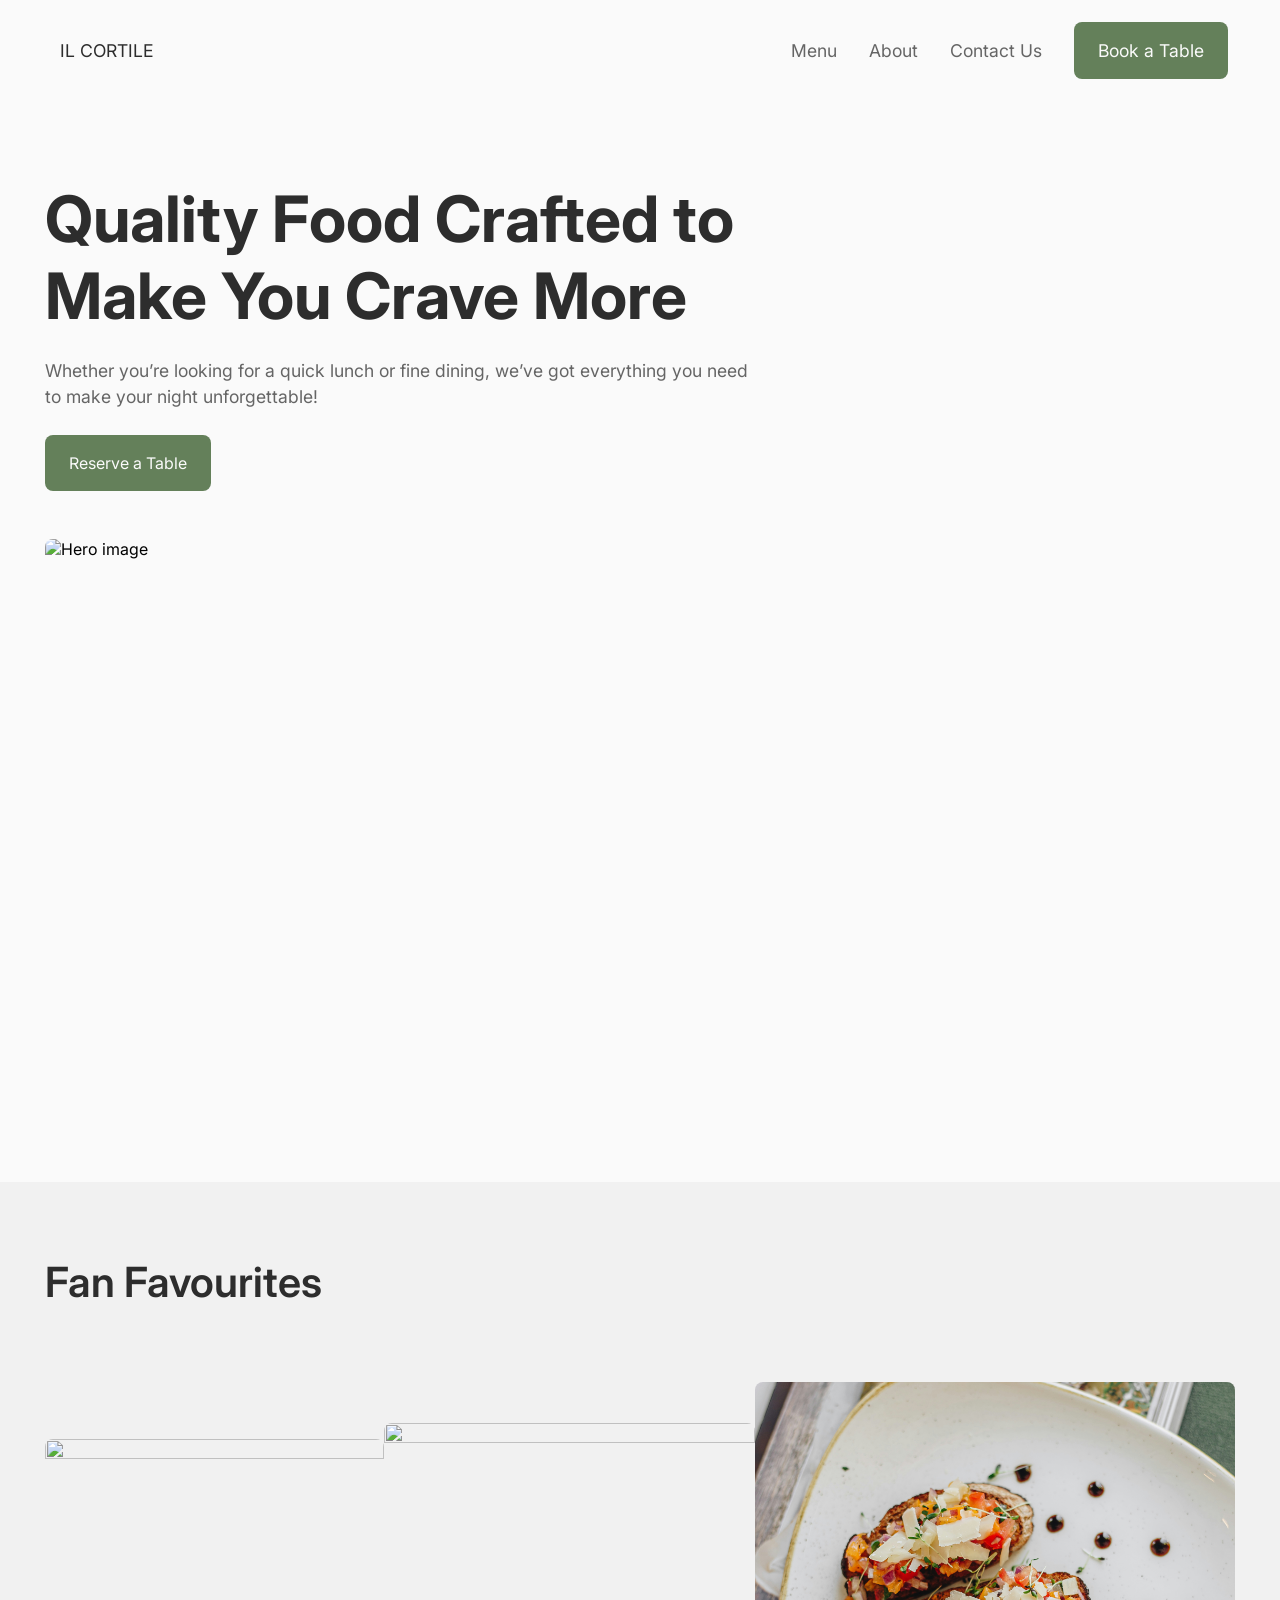
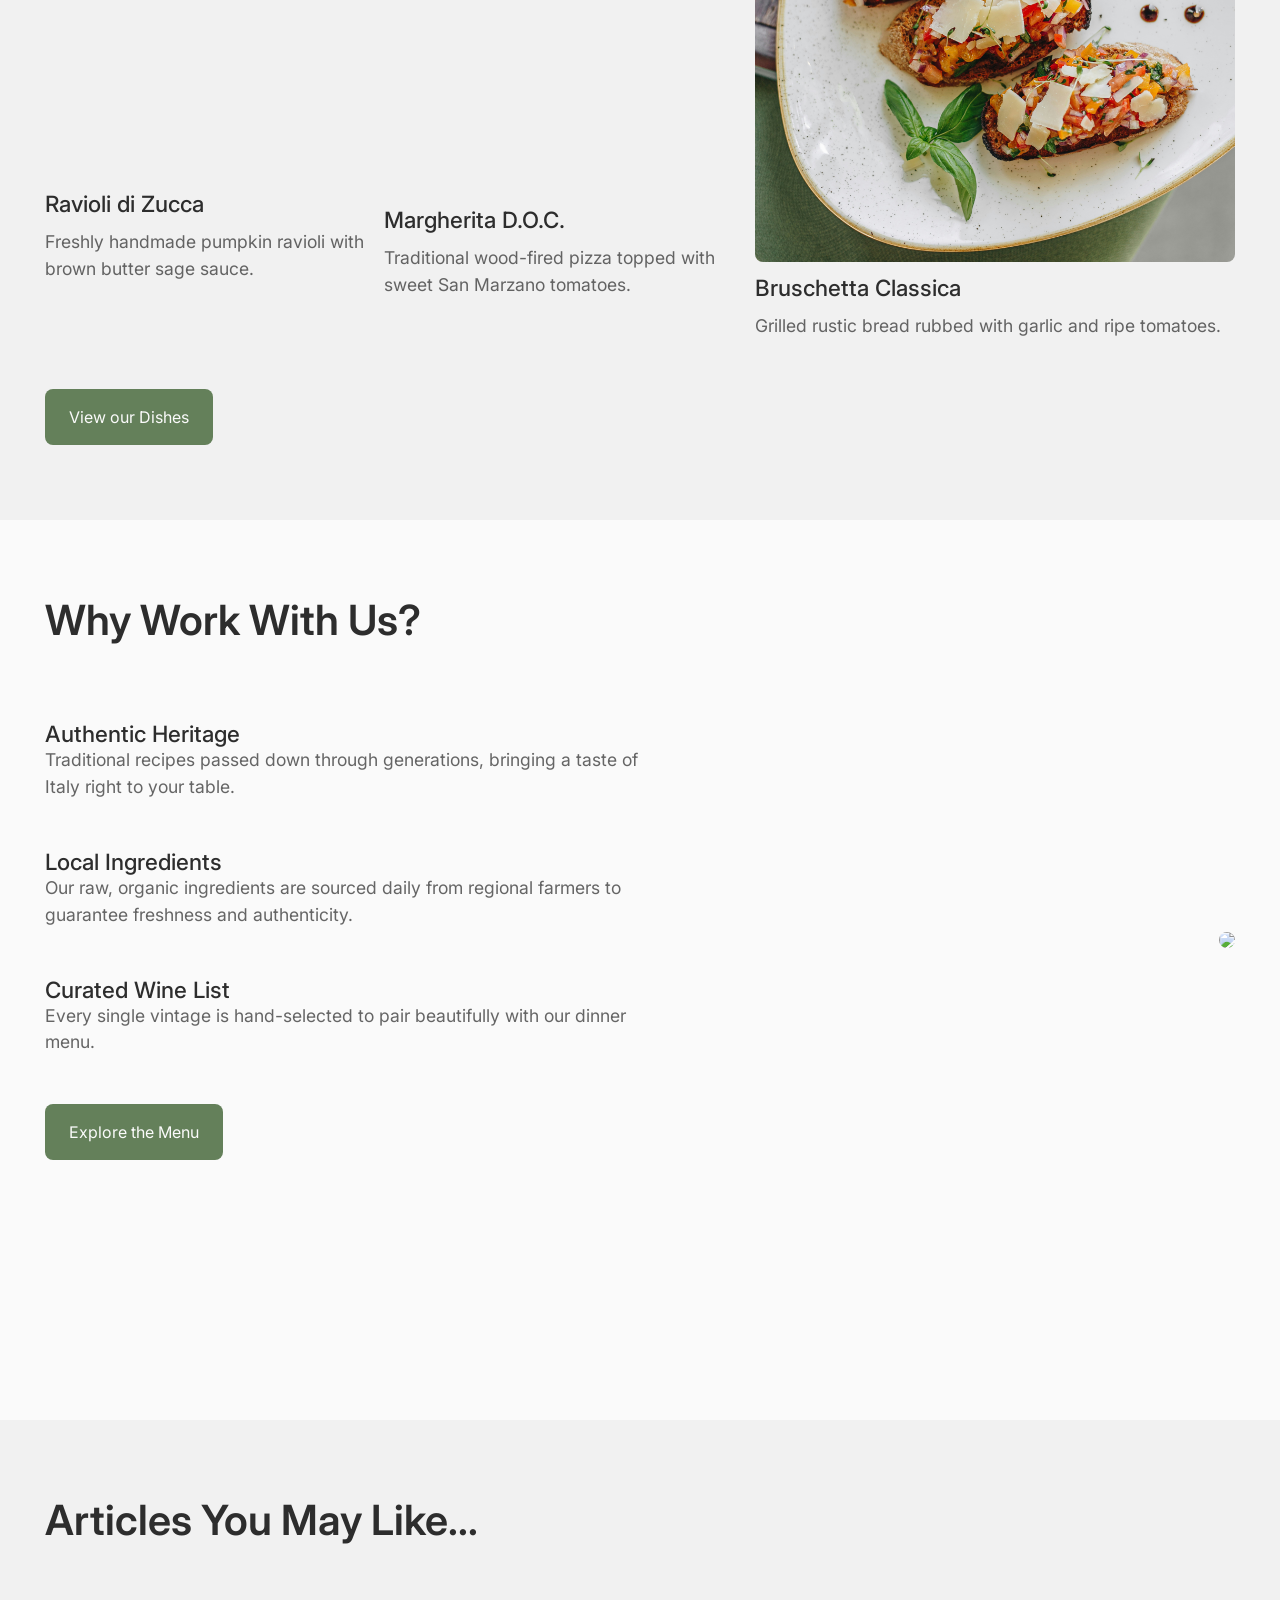
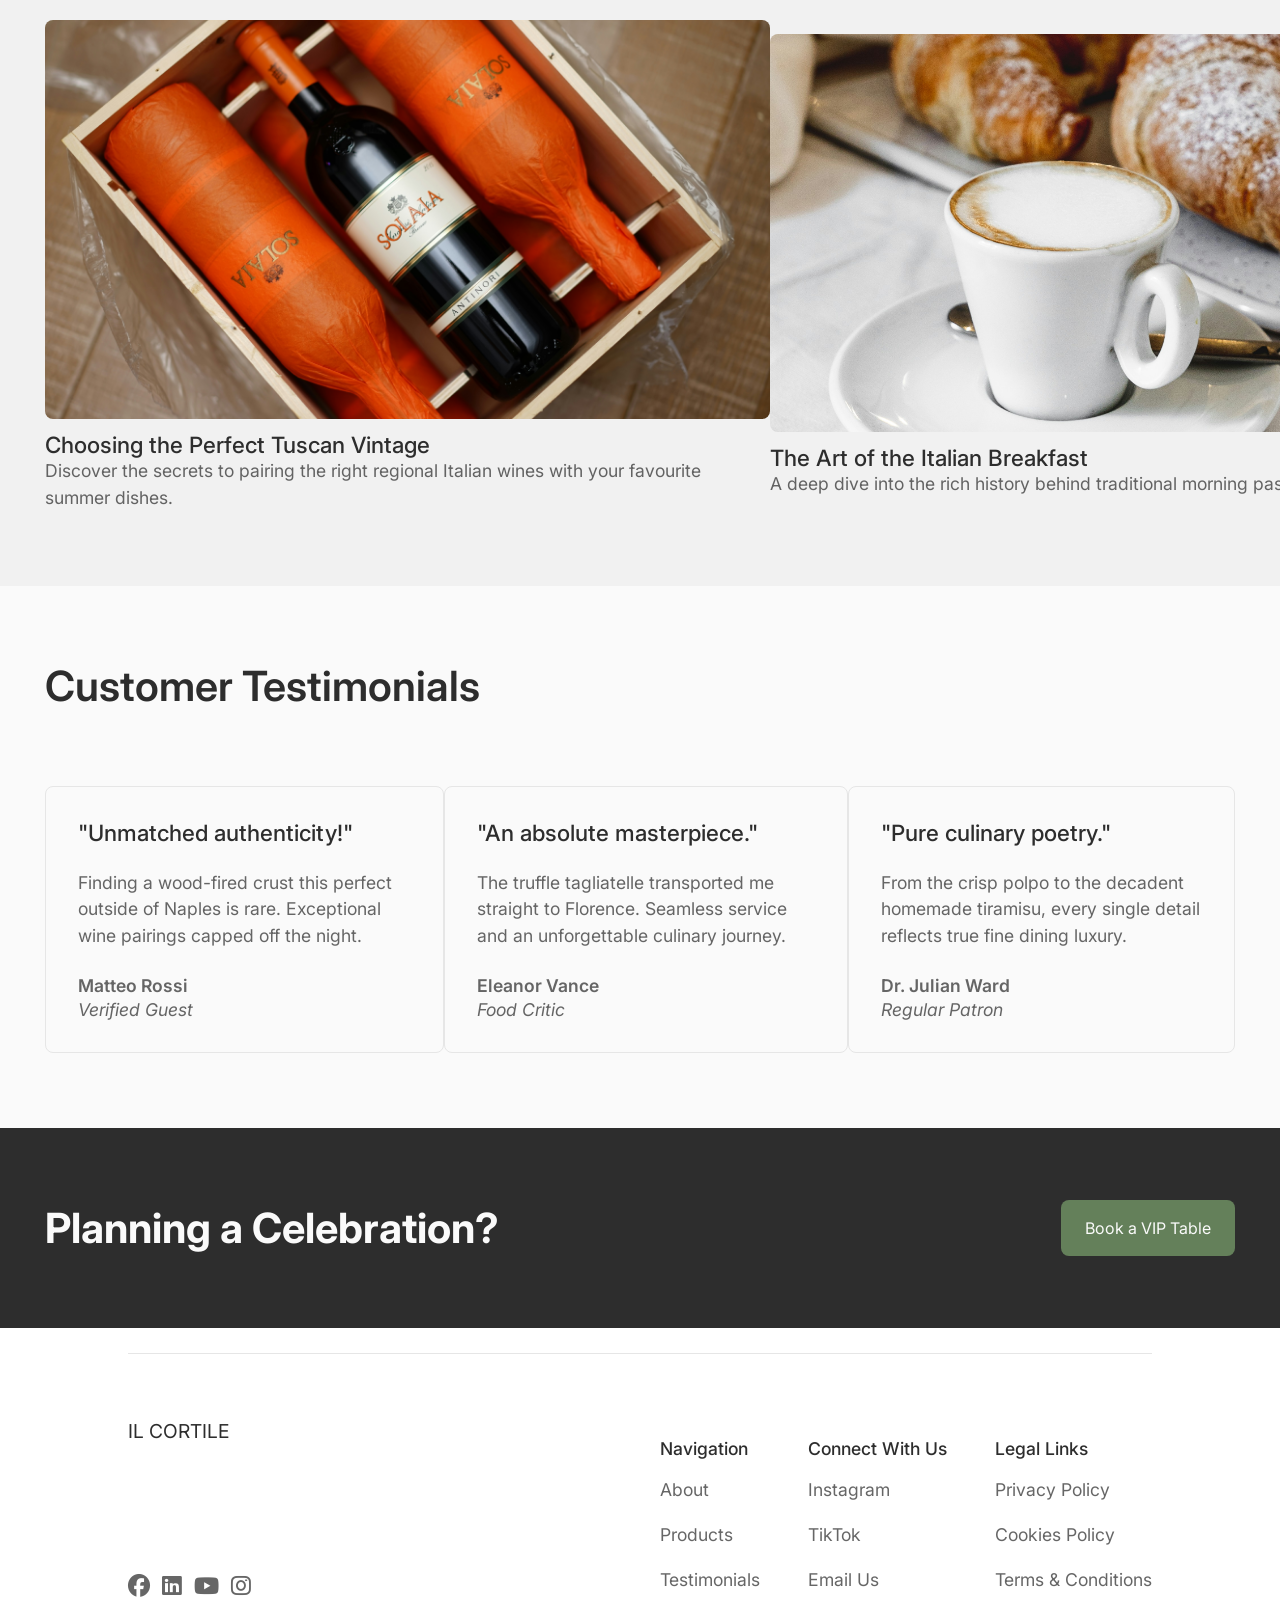
==== index.html @ aaf16b33 "Update index.html JavaScript snippet "article-two.html" to "article.html"" ====
<!DOCTYPE html>
<html lang="en">
<head>
    <meta charset="UTF-8">
    <meta name="viewport" content="width=device-width, initial-scale=1.0">
    <title>Il Cortile | Italian Restaurant & Fine Dining</title>

    <link rel="preconnect" href="https://fonts.googleapis.com">
    <link rel="preconnect" href="https://fonts.gstatic.com" crossorigin>
    <link href="https://fonts.googleapis.com/css2?family=Inter:ital,opsz,wght@0,14..32,100..900;1,14..32,100..900&display=swap" rel="stylesheet">
    <link rel="stylesheet" href="https://cdnjs.cloudflare.com/ajax/libs/font-awesome/6.5.1/css/all.min.css" integrity="sha512-DTOQO9RWCH3ppGqcWaEA1BIZOC6xxalwEsw9c2QQeAIftl+Vegovlnee1c9QX4TctnWMn13TZye+giMm8e2LwA==" crossorigin="anonymous" referrerpolicy="no-referrer">

    <link rel="stylesheet" href="css/styles.css">
    <link rel="stylesheet" href="css/nav.css">
    <link rel="stylesheet" href="css/button.css">
    <link rel="stylesheet" href="css/query.css">
</head>
<body>
    <div id="sidebarOverlay" onclick="closeNav()"></div>
    <header>
        <div id="sidebar">
            <button type="button" class="closebtn" onclick="closeNav()">&times;</button>
            <div class="sidebar-links">
                <ul>
                    <li><a href="">Menu</a></li>
                    <li><a href="#reasons">About</a></li>
                    <li><a href="">Contact Us</a></li>
                    <li><a class="btn-primary" href="">Book a Table</a></li>
                </ul>
                <button class="sidebar-logo" onclick="closeNav()">Il Cortile</button>
            </div>
        </div>
        <nav>
            <a class="nav-logo" href="">Il Cortile</a>
            <ul class="nav-links">
                <li><a href="">Menu</a></li>
                <li><a href="#reasons">About</a></li>
                <li><a class="nine-ten" href="">Contact Us</a></li>
                <li><a class="btn-primary" href="">Book a Table</a></li>
                <li>
                    <button type="button" id="openbtn" class="openbtn" onclick="openNav()">&#9776;</button>
                </li>
            </ul>
        </nav>
    </header>

    <main>
        <section id="hero">
            <div class="container">
                <h1 class="desktop-only">Quality Food Crafted to Make You Crave More</h1>
                <h1 class="mobile-only">Authentic Food Made to Crave</h1>
                <p class="desktop-only">Whether you’re looking for a quick lunch or fine dining, we’ve got everything you need to make your night unforgettable!</p>
                <p class="mobile-only">From casual lunches to fine dining, we make every night unforgettable.</p>
                <a class="btn-primary" href="">Reserve a Table</a>
            </div>
            <img src="assets/hero.jpg" alt="Hero image">
        </section>

        <section id="favourites">
            <div class="container">
                <h2>Fan Favourites</h2>
                <div class="row-container">
                    <div class="fav-item">
                        <img src="assets/fav-one.jpg">
                        <h3>Ravioli di Zucca</h3>
                        <p>Freshly handmade pumpkin ravioli with brown butter sage sauce.</p>
                    </div>
                    <div class="fav-item">
                        <img src="assets/fav-two.jpg">
                        <h3>Margherita D.O.C.</h3>
                        <p>Traditional wood-fired pizza topped with sweet San Marzano tomatoes.</p>
                    </div>
                    <div class="fav-item">
                        <img src="assets/fav-three.jpg">
                        <h3>Bruschetta Classica</h3>
                        <p>Grilled rustic bread rubbed with garlic and ripe tomatoes.</p>
                    </div>
                </div>
                <a class="btn-primary" href="">View our Dishes</a>
            </div>
        </section>

        <section id="reasons">
            <div class="container">
                <h2>Why Work With Us?</h2>
                <div class="row-container">
                    <div class="reason-list">
                        <div class="reason-item">
                            <h3>Authentic Heritage</h3>
                            <p>Traditional recipes passed down through generations, bringing a taste of Italy right to your table.</p>
                        </div>
                        <div class="reason-item">
                            <h3>Local Ingredients</h3>
                            <p>Our raw, organic ingredients are sourced daily from regional farmers to guarantee freshness and authenticity.</p>
                        </div>
                        <div class="reason-item">
                            <h3>Curated Wine List</h3>
                            <p>Every single vintage is hand-selected to pair beautifully with our dinner menu.</p>
                        </div>
                        <a class="btn-primary" href="">Explore the Menu</a>
                    </div>
                    <div class="reason-image">
                        <img src="assets/whywork.jpg">
                    </div>
                </div>
            </div>
        </section>

        <section id="articles">
            <div class="container">
                <h2>Articles You May Like...</h2>
                <div class="row-container">
                    <a class="article-item" data-id="1" href="#">
                        <img src="assets/article-one.jpg">
                        <h3>Choosing the Perfect Tuscan Vintage</h3>
                        <p>Discover the secrets to pairing the right regional Italian wines with your favourite summer dishes.</p>
                    </a>
                    <a class="article-item" data-id="2" href="#">
                        <img src="assets/article-two.jpg">
                        <h3>The Art of the Italian Breakfast</h3>
                        <p>A deep dive into the rich history behind traditional morning pastries and espresso.</p>
                    </a>
                </div>
            </div>
        </section>

        <section id="reviews">
            <div class="container">
                <h2>Customer Testimonials</h2>
                <div class="row-container">
                    <div class="review-card">
                        <h3>"Unmatched authenticity!"</h3>
                        <p>Finding a wood-fired crust this perfect outside of Naples is rare. Exceptional wine pairings capped off the night.</p>
                        <div class="author">
                            <p>Matteo Rossi</p>
                            <span>Verified Guest</span>
                        </div>
                    </div>
                    <div class="review-card">
                        <h3>"An absolute masterpiece."</h3>
                        <p>The truffle tagliatelle transported me straight to Florence. Seamless service and an unforgettable culinary journey.</p>
                        <div class="author">
                            <p>Eleanor Vance</p>
                            <span>Food Critic</span>
                        </div>
                    </div>
                    <div class="review-card">
                        <h3>"Pure culinary poetry."</h3>
                        <p>From the crisp polpo to the decadent homemade tiramisu, every single detail reflects true fine dining luxury.</p>
                        <div class="author">
                            <p>Dr. Julian Ward</p>
                            <span>Regular Patron</span>
                        </div>
                    </div>
                </div>
            </div>
        </section>

        <section id="celebration">
            <div class="row-container">
                <h2>Planning a Celebration?</h2>
                <a class="btn-primary" href="">Book a VIP Table</a>
            </div>
        </section>
    </main>
    <footer>
        <div class="row-container">
            <div class="footer-intro">
                <h2>Il Cortile</h2>
                <div class="footer-icons">
                    <a href="">
                        <i class="fa-brands fa-facebook"></i>
                    </a>
                    <a href="">
                        <i class="fa-brands fa-linkedin"></i>
                    </a>
                    <a href="">
                        <i class="fa-brands fa-youtube"></i>
                    </a>
                    <a href="">
                        <i class="fa-brands fa-instagram"></i>
                    </a>
                </div>
            </div>
            <div class="footer-links">
                <div class="footer-col">
                    <p>Navigation</p>
                    <ul>
                        <li><a href="">About</a></li>
                        <li><a href="">Products</a></li>
                        <li><a href="">Testimonials</a></li>
                    </ul>
                </div>
                <div class="footer-col">
                    <p>Connect With Us</p>
                    <ul>
                        <li><a href="">Instagram</a></li>
                        <li><a href="">TikTok</a></li>
                        <li><a href="">Email Us</a></li>
                    </ul>
                </div>
                <div class="footer-col">
                    <p>Legal Links</p>
                    <ul>
                        <li><a href="">Privacy Policy</a></li>
                        <li><a href="">Cookies Policy</a></li>
                        <li><a href="">Terms & Conditions</a></li>
                    </ul>
                </div>
            </div>
        </div>
    </footer>
    
    <script>
        document.addEventListener('DOMContentLoaded', () => {
        const articleLinks = document.querySelectorAll('.article-item');

        articleLinks.forEach(link => {
            const id = link.getAttribute('data-id');
            if (id) {
            link.href = `article.html?id=${id}`;
            }
        });
    });
    </script>
    <script src="data/script.js"></script>
</body>
</html>
---- css/styles.css ----
* {
    box-sizing: border-box;
}

html, body {
    margin: 0;
    padding: 0;
    overflow-x: hidden;
}

html {
    scroll-behavior: smooth;
}

body {
    font-family: 'Inter', sans-serif;
}

::selection {
    background-color: var(--header);
    color: var(--white);
}

:root {
    --green: #64805A;
    --green-two: #576e4f;
    --header: #2d2d2d;
    --text: #333333BF;
    --white: #fafafa;
    --grey: #e5e5e585;

    --fs-h1: clamp(2.7rem, 6vw, 4rem);
    --fs-h2: clamp(2.4rem, 5vw, 2.6rem);
    --fs-h3: clamp(1.3rem, 3vw, 1.4rem);
    --fs-h4: clamp(1.1rem, 3vw, 1.2rem);
    --fs-p: clamp(1rem, 3vw, 1.1rem);
}

section:nth-child(odd) {
    background-color: var(--white);
}

section:nth-child(even) {
    background-color: var(--grey);
}

h1 {
    font-size: var(--fs-h1);
    font-weight: bold;
    color: var(--header);
    letter-spacing: -2%;
    max-width: clamp(50%, 60vw, 60%);
    margin: 0;
}

h2 {
    font-size: var(--fs-h2);
    font-weight: 600;
    color: var(--header);
    letter-spacing: -2%;
    margin: 0;
    padding: 75px 0;
}

h3 {
    font-size: var(--fs-h3);
    font-weight: 500;
    color: var(--header);
    margin: 0;
}

h4 {
    font-size: var(--fs-h4);
    color: var(--green);
}

p {
    font-size: var(--fs-p);
    color: var(--text);
    letter-spacing: 0%;
    line-height: 1.5;
    margin: 0;
}

a {
    text-decoration: none;
}

ul {
    padding: 0;
}

img {
    user-select: none;
}

.container {
    display: flex;
    flex-direction: column;
    max-width: 93%;
    margin: 0 auto;
    justify-content: center;
    align-items: flex-start;
}

.row-container {
    display: flex;
    max-width: 93%;
    width: 93%;
    margin: 0 auto;
    justify-content: space-between;
    align-items: center;
}

.container .row-container {
    max-width: none;
    width: 100%;
}

.container .row-container .container {
    max-width: none;
    width: 100%;
}

#hero {
    display: flex;
    flex-direction: column;
    justify-content: flex-start;
    align-items: center;

    min-height: 100vh;
    padding: 20vh 0 48px 0;
}

#hero .container {
    gap: 24px;
    width: 100%;
}

#hero p {
    max-width: clamp(40%, 60vw, 60%);
}

#hero img {
    max-width: 93vw;
    width: 100%;
    border-radius: 8px;
    aspect-ratio: 2 / 1;
    object-fit: cover;
}

#article #hero img {
    object-position: center 75%;
}

#article #main-caption {
    margin-bottom: 50px;
}

#article img[src="assets/ref-three.jpg"] {
    object-position: center 65%;
}

#final-text {
    padding-bottom: 50px;
}

.fav-item {
    display: flex;
    flex-direction: column;
    justify-content: center;
    text-align: left;

    transition: transform 0.3s ease;
    max-width: 480px;
    gap: 12px;
}

.fav-item:hover {
    transform: translateY(-10px);
}

.fav-item img {
    width: 100%;
    height: auto;
    aspect-ratio: 1 / 1;
    object-fit: cover;
    border-radius: 8px;
}

#reasons {
    min-height: 100vh;
    padding-bottom: 75px;
}

#reasons .row-container {
    align-items: flex-start;
    position: relative;
}

#reasons .reason-list {
    max-width: 50%;

    display: flex;
    flex-direction: column;
    justify-content: flex-end;
    gap: 48px;
}

#reasons .reason-image img {
  position: absolute;
  top: 50%;
  right: 0;
  transform: translateY(-50%);
  
  max-width: 550px;
  aspect-ratio: 1 / 1;
  object-fit: cover;
  border-radius: 8px;
}

#articles {
    padding-bottom: 75px;
}

.article-item {
    display: flex;
    flex-direction: column;
    max-width: 725px;
    transition: transform 0.3s ease;
}

.article-item:hover {
    transform: translateY(-10px);
}

#articles .article-item img {
    max-width: 725px;
    aspect-ratio: 20 / 11;
    object-fit: cover;
    border-radius: 8px;
    margin-bottom: 12px;
}

.article-item:last-child img {
    object-position: center 75%;
}

#reviews {
    padding-bottom: 75px;
}

#reviews .review-card {
    max-width: 480px;
    max-height: 311px;
    transition: transform 0.3s ease;

    border: 1px solid #e6e6e6;
    border-radius: 8px;
    padding: 32px;

    display: flex;
    flex-direction: column;
    gap: 24px;
}

.review-card:hover {
    transform: translateY(-10px);
}

.review-card .author p {
    font-weight: 600;
}

.review-card .author span {
    font-size: var(--fs-p);
    font-style: italic;
    color: var(--text);
}

#celebration {
    background-color: var(--header);
}

#celebration h2 {
    color: var(--white);
    font-weight: 700;
}

#article section {
    background-color: var(--white);
}

.article-body .container {
    display: flex;
    flex-direction: column;
    gap: 48px;
}

#article .article-body p {
    max-width: 70%;
    margin: 0 auto;
}

.final-text {
    padding: 0 0 50px 0;
}

.article-body .row-container {
    padding: 50px 0;
}

.article-body img {
    max-width: 49%;
    border-radius: 8px;
    aspect-ratio: 2 / 1;
    object-fit: cover;
}

section#related {
    background-color: var(--grey);
    padding-bottom: 75px;
}

.related-item {
    max-width: 490px;
    display: flex;
    flex-direction: column;
    transition: transform 0.3s ease;
}

.related-item:hover {
    transform: translateY(-10px);
}

#related img {
    max-width: 100%;
    aspect-ratio: 3 / 2;
    object-fit: cover;
    border-radius: 8px;
    margin-bottom: 16px;
}

.related-item h3 {
    max-width: 80%;
}

#related .related-item:nth-child(2) img {
    object-position: center 65%;
}

#related .related-item:nth-child(3) img {
    object-position: center 60%;
}

footer {
    height: 354px;
    padding: 25px 0;
}

footer .row-container {
    border-top: 1px solid #e6e6e6;
    padding-top: 5px;
    height: 100%;
    max-width: 80%;
}

.footer-intro {
    height: 60%;
    display: flex;
    flex-direction: column;
}

footer h2 {
    font-size: var(--fs-h4);
    font-weight: 400;
    margin-bottom: auto;
    padding: 0;
    text-transform: uppercase;
}

.footer-icons {
    display: flex;
    gap: 12px;
}

footer i {
    font-size: var(--fs-h3);
    color: var(--text);
    transition: color 0.3s ease;
}

footer i:hover {
    color: var(--green);
}

.footer-links {
    display: flex;
    align-items: flex-start;
    gap: 48px;
    padding-top: 25px;
}

.footer-col p {
    color: var(--header);
    font-weight: 500;
}

.footer-links ul {
    padding: 0;
    list-style: none;
    display: flex;
    flex-direction: column;
    gap: 24px;
}

.footer-links a {
    font-size: var(--fs-p);
    color: var(--text);
    transition: color 0.3s ease;
}

.footer-links a:hover {
    color: var(--header);
}
---- css/nav.css ----
nav {
    background-color: transparent;
    width: 100%;
    height: 6.25rem;

    padding: 20px 20px 20px 60px;
    position: absolute;
    z-index: 9999;

    display: flex;
    justify-content: space-between;
    align-items: center;
}

.nav-logo {
    font-size: var(--fs-p);
    color: var(--header);
    text-transform: uppercase;
}

.nav-links {
    display: flex;
    align-items: center;
    gap: 2rem;
    list-style: none;
}

.nav-links a {
    font-size: var(--fs-p);
    color: var(--text);
    transition: color 0.3s ease;
}

.nav-links a:hover, .sidebar-links a:hover {
    color: var(--header);
}

.openbtn {
    background-color: transparent;
    border: none;
    font-size: var(--fs-h4);
    color: var(--text);
    display: none;
    cursor: pointer;
    transition: color 0.3s ease;
}

.openbtn:hover {
    color: var(--header);
}

#sidebar {
    position: fixed;
    top: 0;
    right: 0;
    height: 100vh;
    width: 350px;
    background-color: var(--white);
    z-index: 10000;

    display: flex;
    flex-direction: column;
    justify-content: center;
    align-items: center;
    
    transform: translateX(100%);
    transition: transform 0.3s ease-in-out;
}

.sidebar-links {
    display: flex;
    flex-direction: column;
    justify-content: space-between;
    gap: 24px;
}

.sidebar-links ul {
    list-style: none;
    display: flex;
    flex-direction: column;
    gap: 24px;
    text-align: center;
}

.sidebar-links a {
    font-size: var(--fs-p);
    color: var(--text);
    transition: color 0.3s ease;
}

.sidebar-logo {
    position: absolute;
    bottom: 5%;

    background-color: transparent;
    border: none;

    font-size: var(--fs-p);
    font-family: 'inter';
    font-weight: 500;
    text-transform: uppercase;
}

.closebtn {
    position: absolute;
    top: 5%;
    right: 5%;

    font-size: var(--fs-h4);
    background-color: transparent;
    border: none;
    color: var(--header);

    cursor: pointer;
}

#sidebarOverlay {
    position: fixed;
    top: 0;
    left: 0;
    width: 100vw;
    height: 100vh;
    background-color: rgba(0, 0, 0, 0.6);
    z-index: 9999;
    
    opacity: 0;
    pointer-events: none;
    transition: opacity 0.3s ease;
}
---- css/button.css ----
a, button {
    user-select: none;
}

a.btn-primary, button.btn-primary {
    background-color: var(--green);
    color: var(--white);

    max-width: fit-content;
    white-space: nowrap;
    padding: 18px 24px;
    border-radius: 8px;
    transition: background-color 0.3s ease;
}

a.btn-primary:hover, button.btn-primary:hover {
    background-color: var(--green-two);
    color: var(--white);
}

#sidebar .btn-primary {
    position: absolute;
    right: 22%;

    display: flex;
}

#hero .btn-primary {
    margin-bottom: 48px;
}

#favourites .btn-primary {
    margin: 50px 0 75px 0;
}

#hero .add-to-cart-btn {
    max-width: none;
    width: 100%;
    border: none;
    cursor: pointer;
}
---- css/query.css ----
@media (max-width: 910px) {
    .nav-links a {
        display: none;
    }
    .openbtn {
        display: block;
    }
}

@media (min-width: 769px) {
    .desktop-only {
        display: block;
    }
    .mobile-only {
        display: none;
    }
}

@media (max-width: 768px) {
    .desktop-only {
        display: none;
    }
    .mobile-only {
        display: block;
    }
}
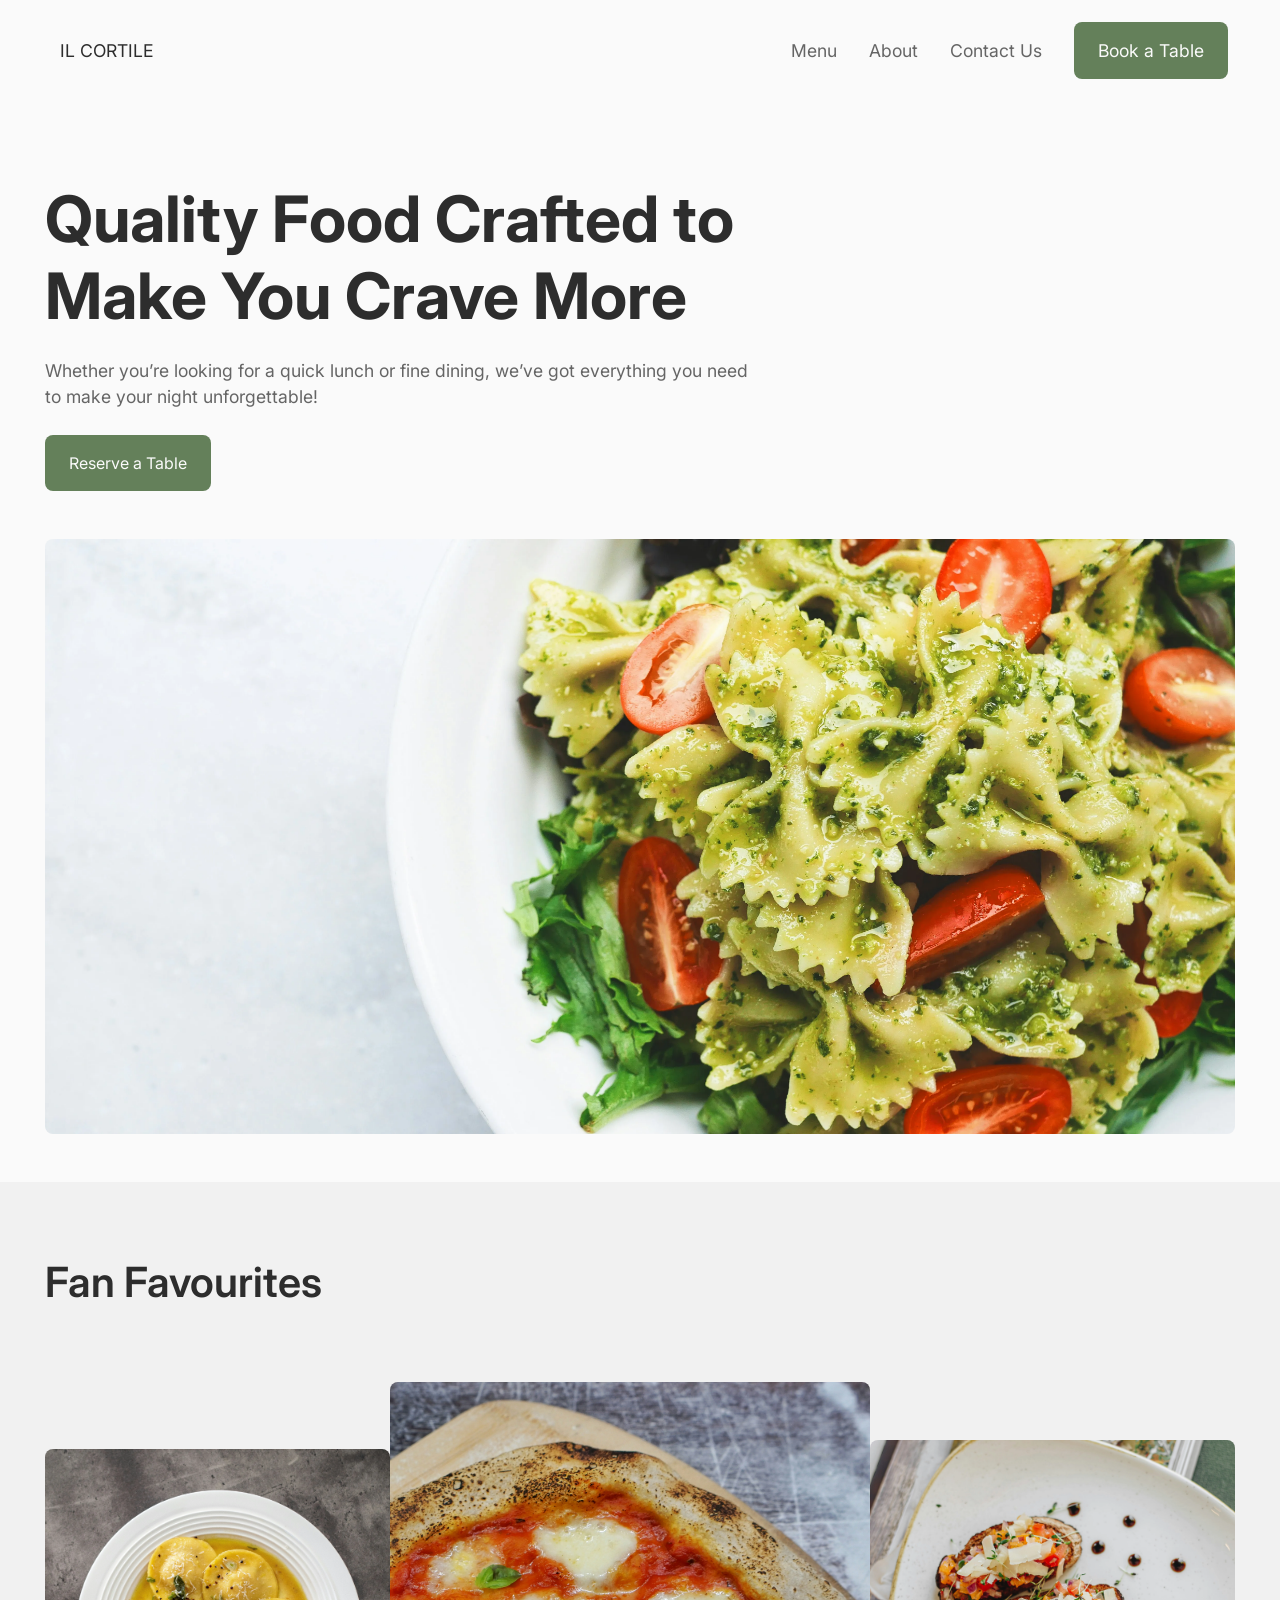
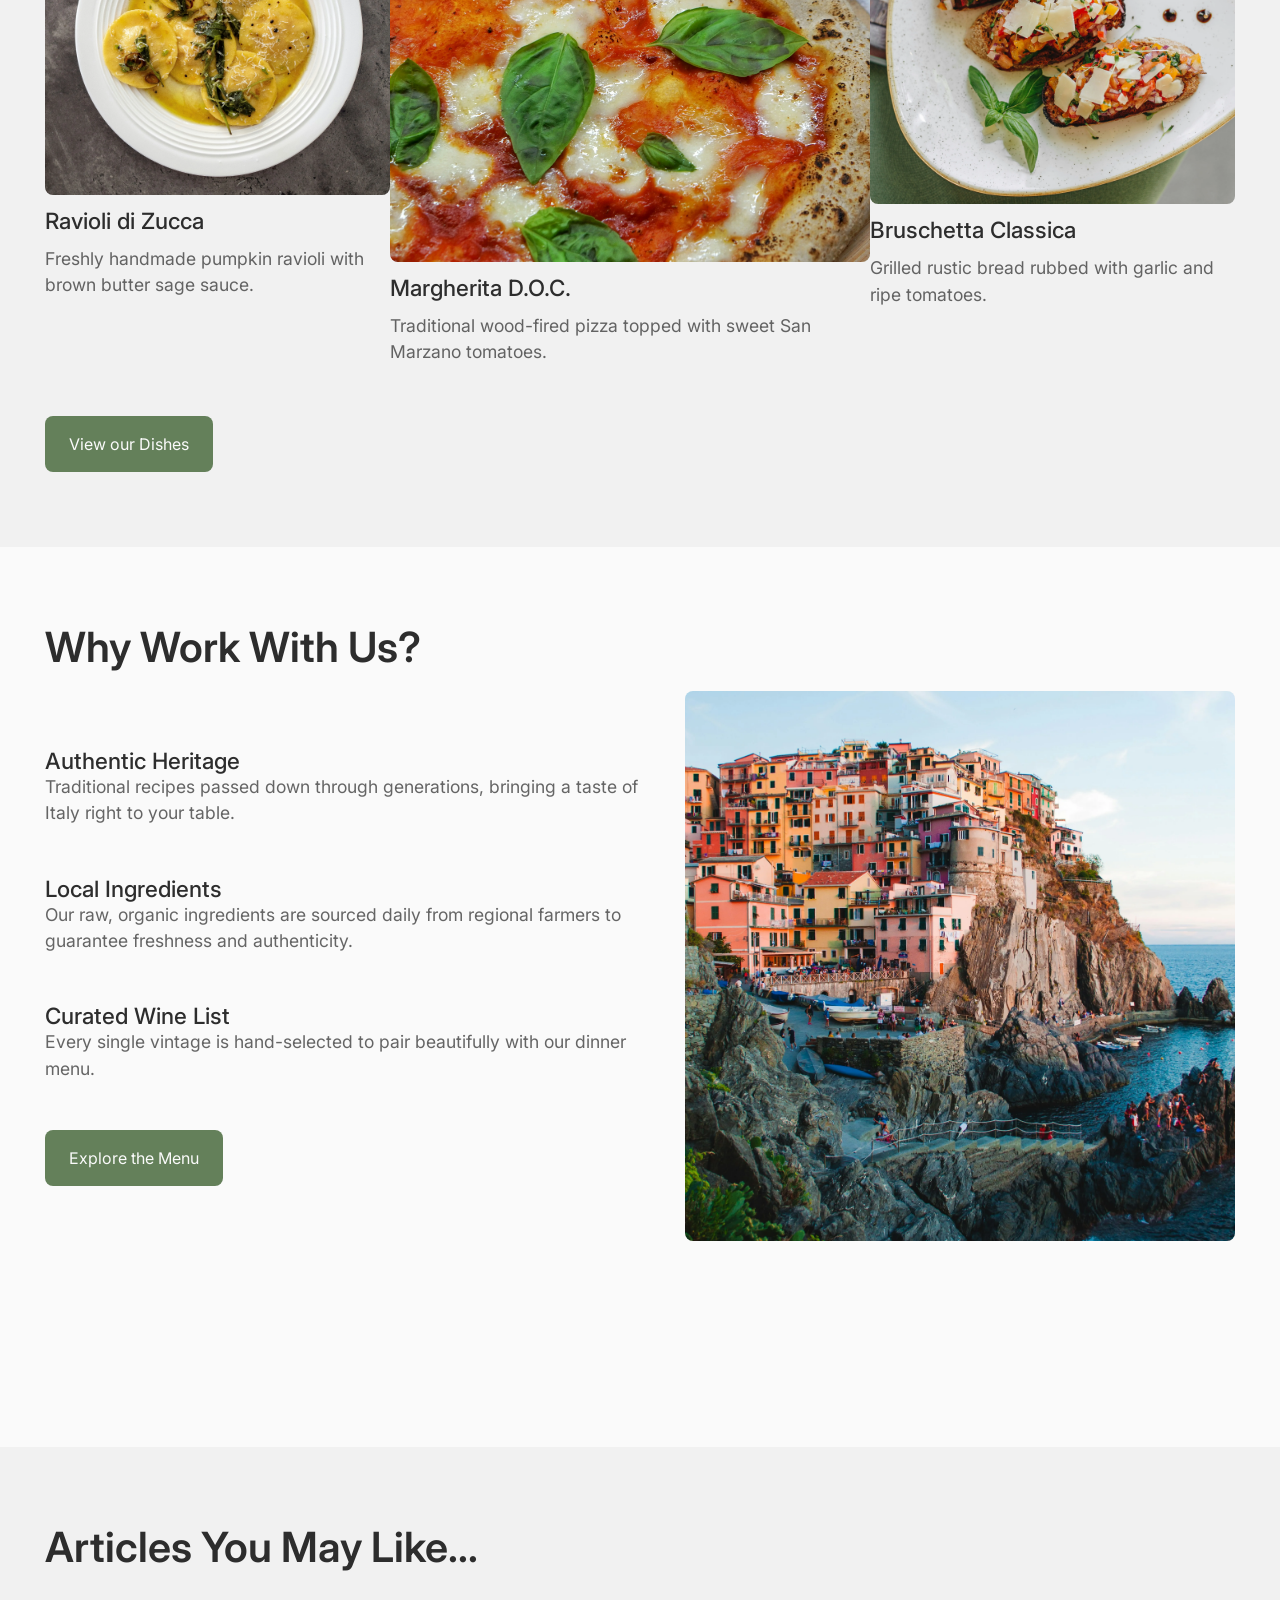
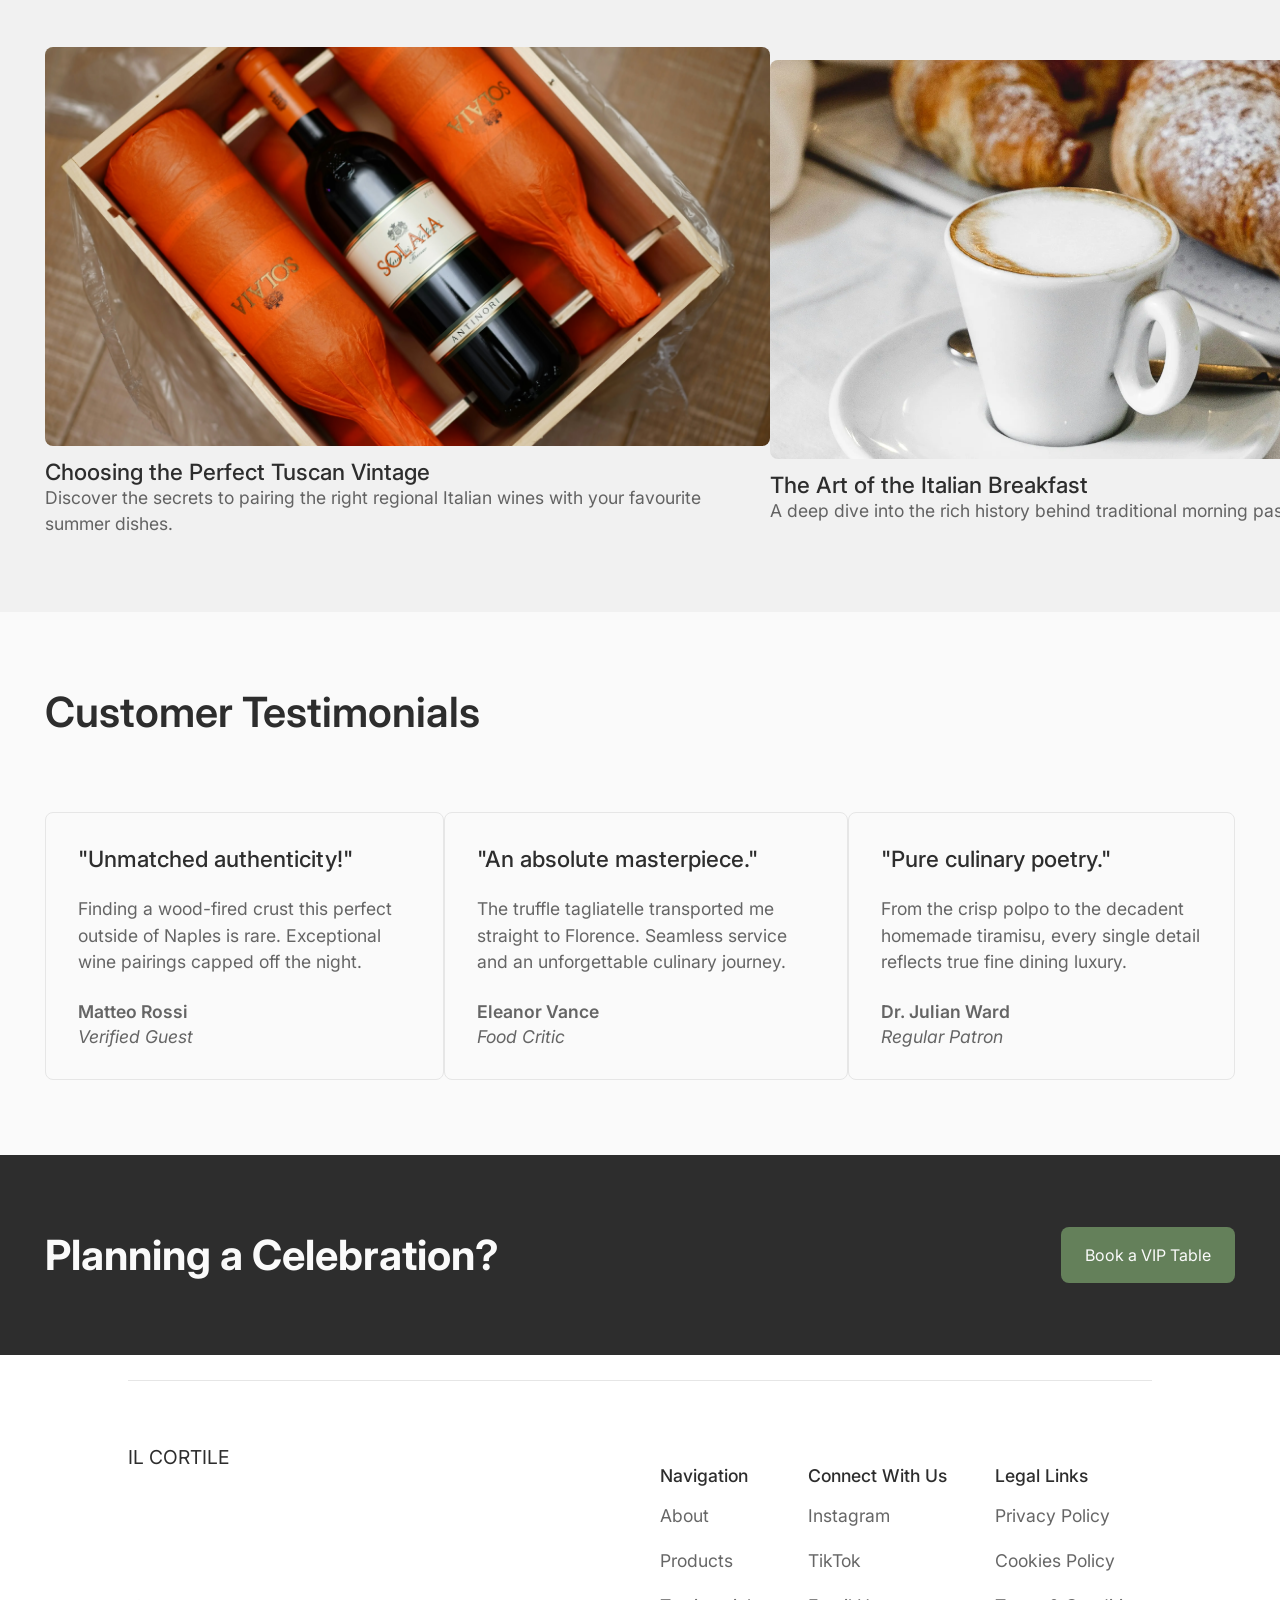
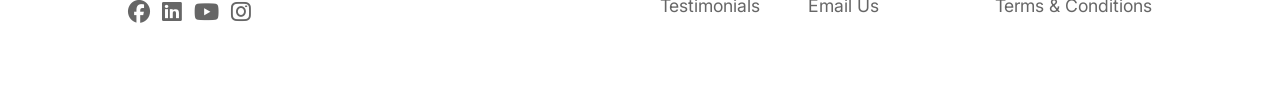
==== commit 4b131c38: "Replace all JPG with WebP" ====
--- a/index.html
+++ b/index.html
@@ -53,7 +53,7 @@
                 <p class="mobile-only">From casual lunches to fine dining, we make every night unforgettable.</p>
                 <a class="btn-primary" href="">Reserve a Table</a>
             </div>
-            <img src="assets/hero.jpg" alt="Hero image">
+            <img src="assets/hero.webp" alt="Hero image">
         </section>
 
         <section id="favourites">
@@ -61,17 +61,17 @@
                 <h2>Fan Favourites</h2>
                 <div class="row-container">
                     <div class="fav-item">
-                        <img src="assets/fav-one.jpg">
+                        <img src="assets/fav-one.webp">
                         <h3>Ravioli di Zucca</h3>
                         <p>Freshly handmade pumpkin ravioli with brown butter sage sauce.</p>
                     </div>
                     <div class="fav-item">
-                        <img src="assets/fav-two.jpg">
+                        <img src="assets/fav-two.webp">
                         <h3>Margherita D.O.C.</h3>
                         <p>Traditional wood-fired pizza topped with sweet San Marzano tomatoes.</p>
                     </div>
                     <div class="fav-item">
-                        <img src="assets/fav-three.jpg">
+                        <img src="assets/fav-three.webp">
                         <h3>Bruschetta Classica</h3>
                         <p>Grilled rustic bread rubbed with garlic and ripe tomatoes.</p>
                     </div>
@@ -100,7 +100,7 @@
                         <a class="btn-primary" href="">Explore the Menu</a>
                     </div>
                     <div class="reason-image">
-                        <img src="assets/whywork.jpg">
+                        <img src="assets/whywork.webp">
                     </div>
                 </div>
             </div>
@@ -111,12 +111,12 @@
                 <h2>Articles You May Like...</h2>
                 <div class="row-container">
                     <a class="article-item" data-id="1" href="#">
-                        <img src="assets/article-one.jpg">
+                        <img src="assets/article-one.webp">
                         <h3>Choosing the Perfect Tuscan Vintage</h3>
                         <p>Discover the secrets to pairing the right regional Italian wines with your favourite summer dishes.</p>
                     </a>
                     <a class="article-item" data-id="2" href="#">
-                        <img src="assets/article-two.jpg">
+                        <img src="assets/article-two.webp">
                         <h3>The Art of the Italian Breakfast</h3>
                         <p>A deep dive into the rich history behind traditional morning pastries and espresso.</p>
                     </a>
--- a/css/styles.css
+++ b/css/styles.css
@@ -157,7 +157,7 @@
     margin-bottom: 50px;
 }
 
-#article img[src="assets/ref-three.jpg"] {
+#article img[src="assets/ref-three.webp"] {
     object-position: center 65%;
 }
 
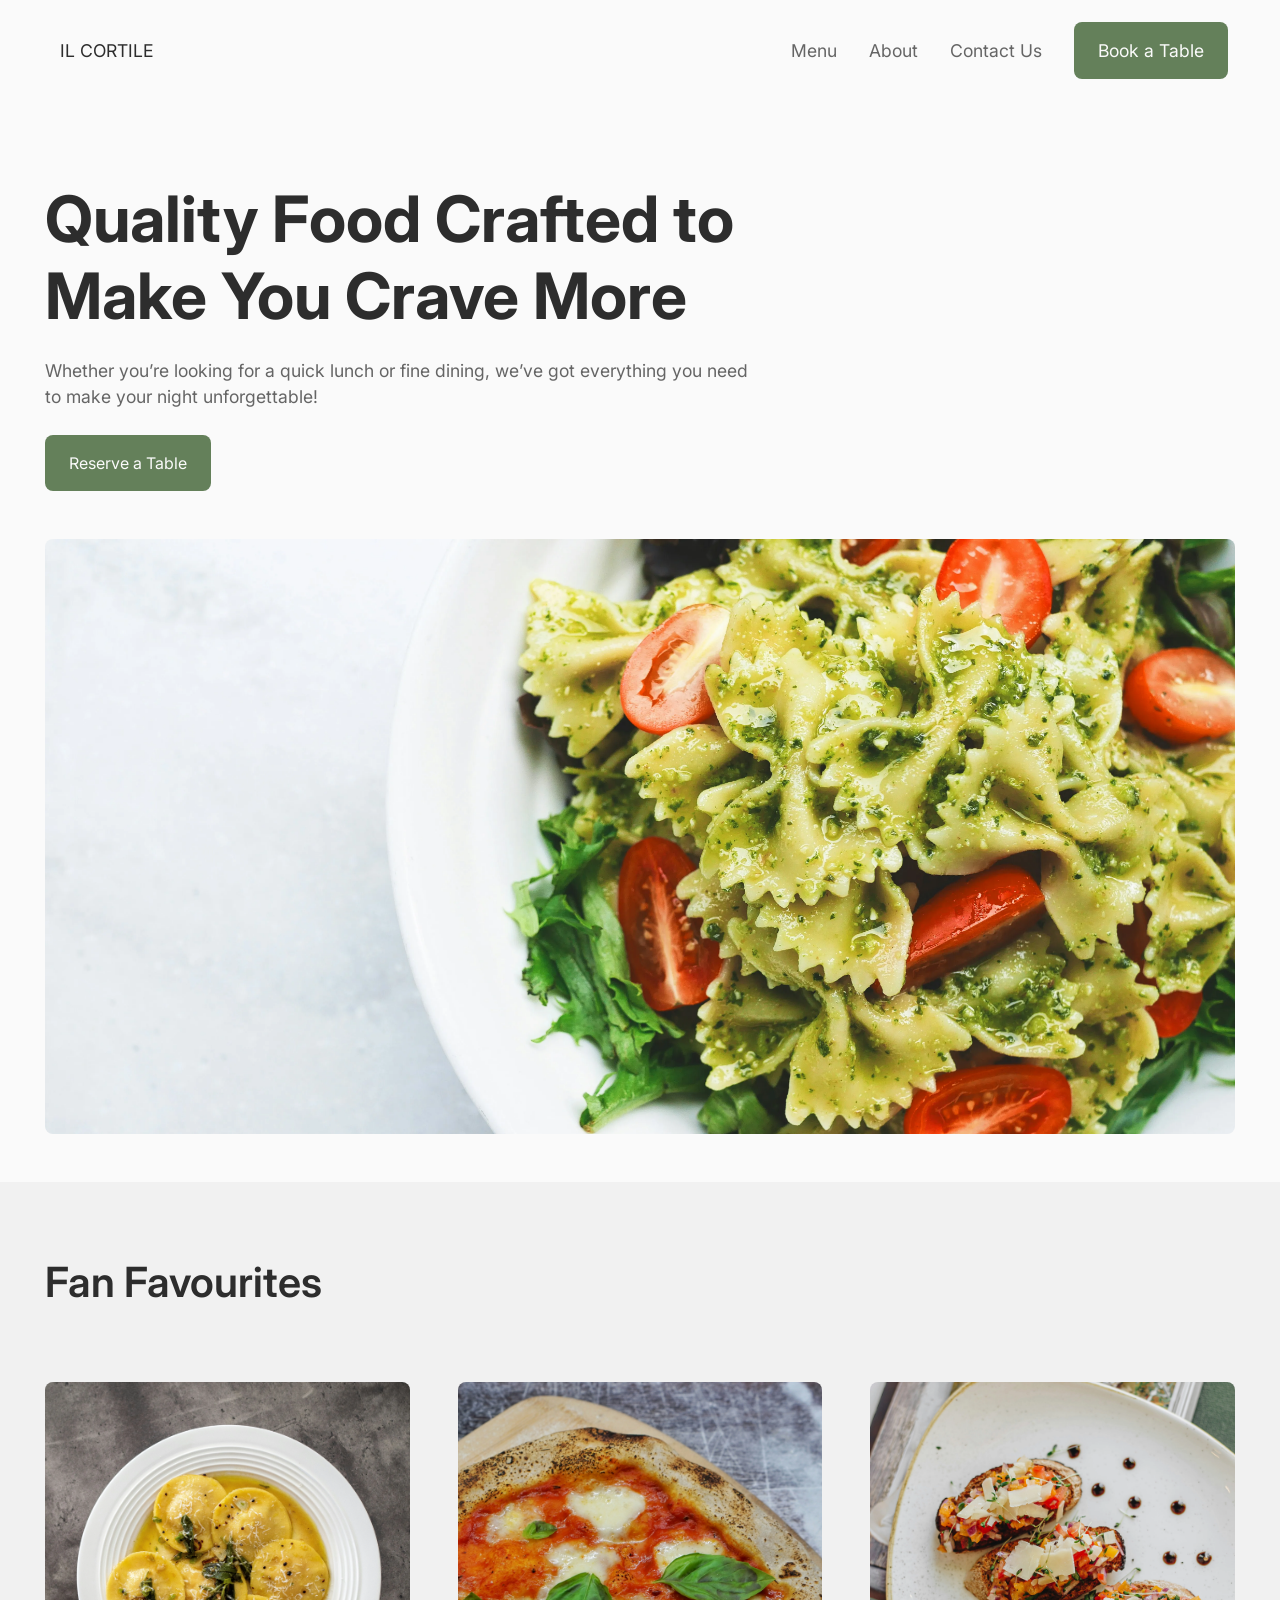
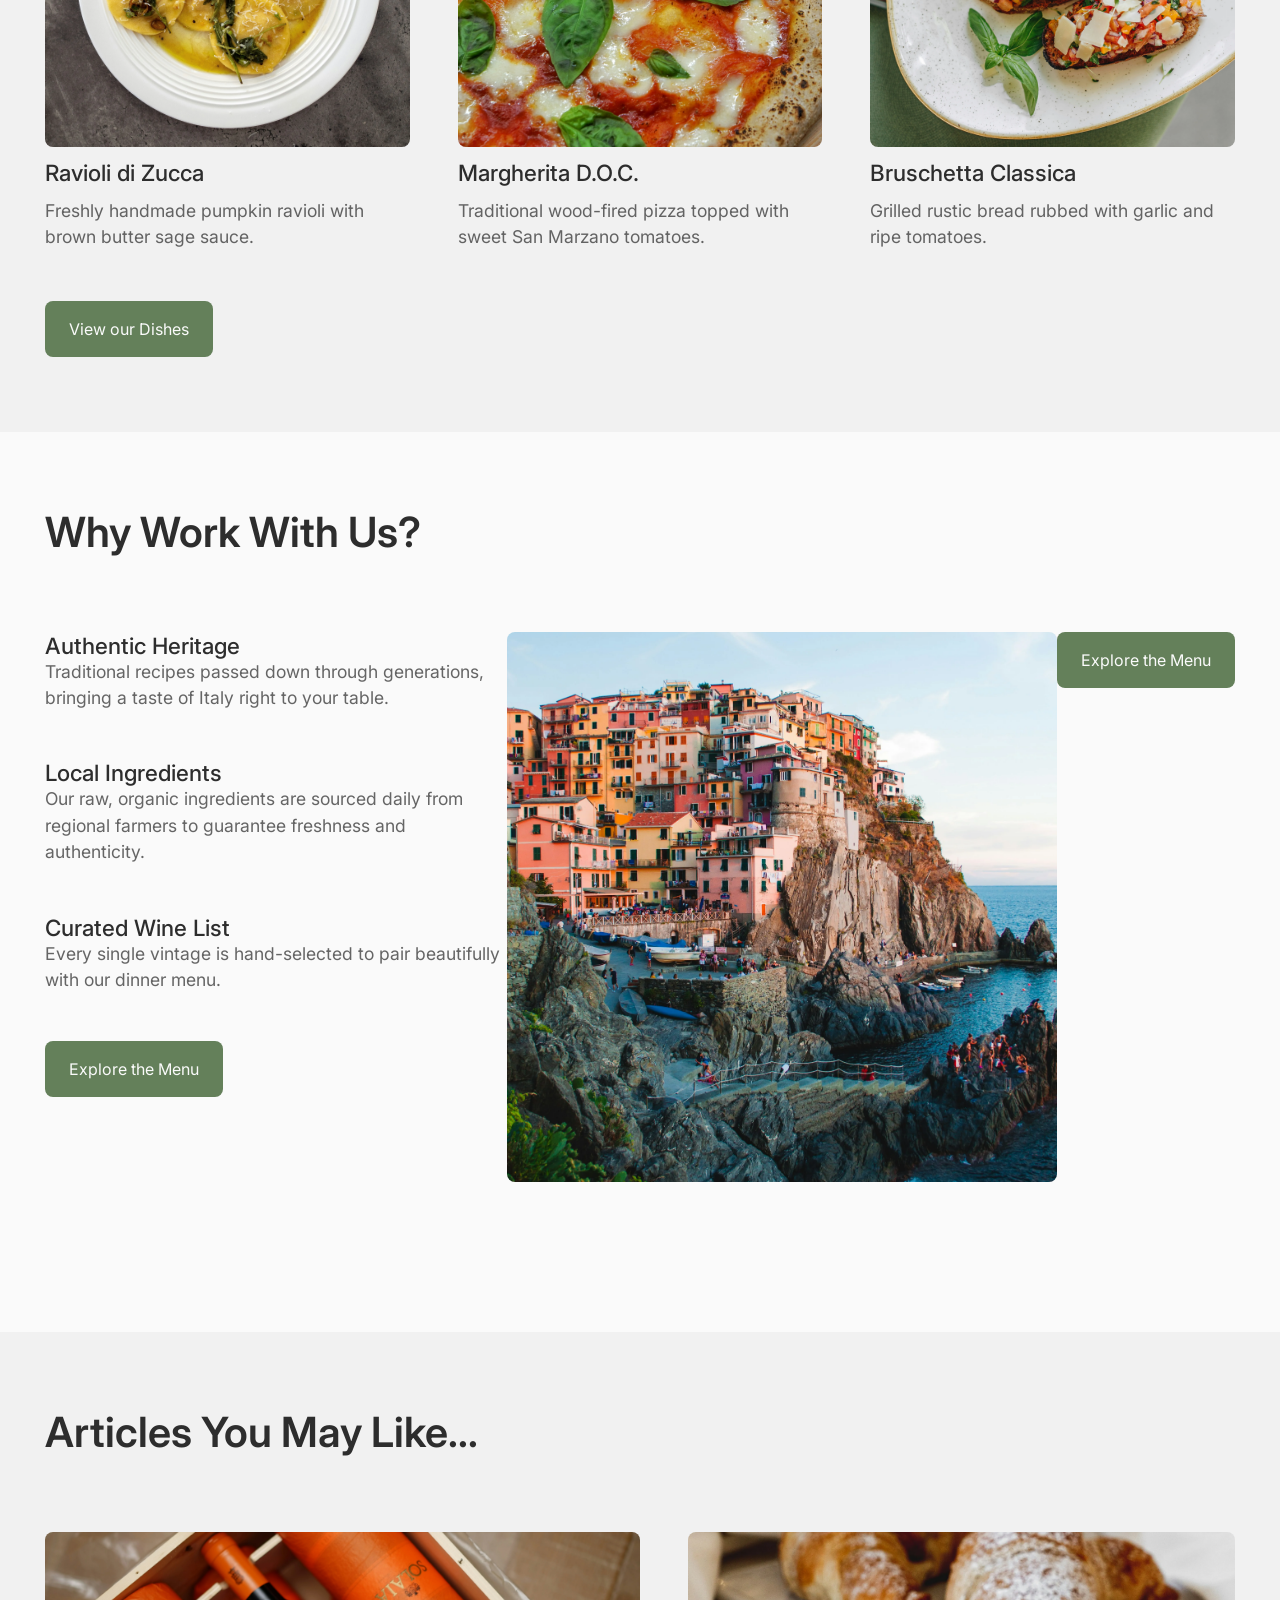
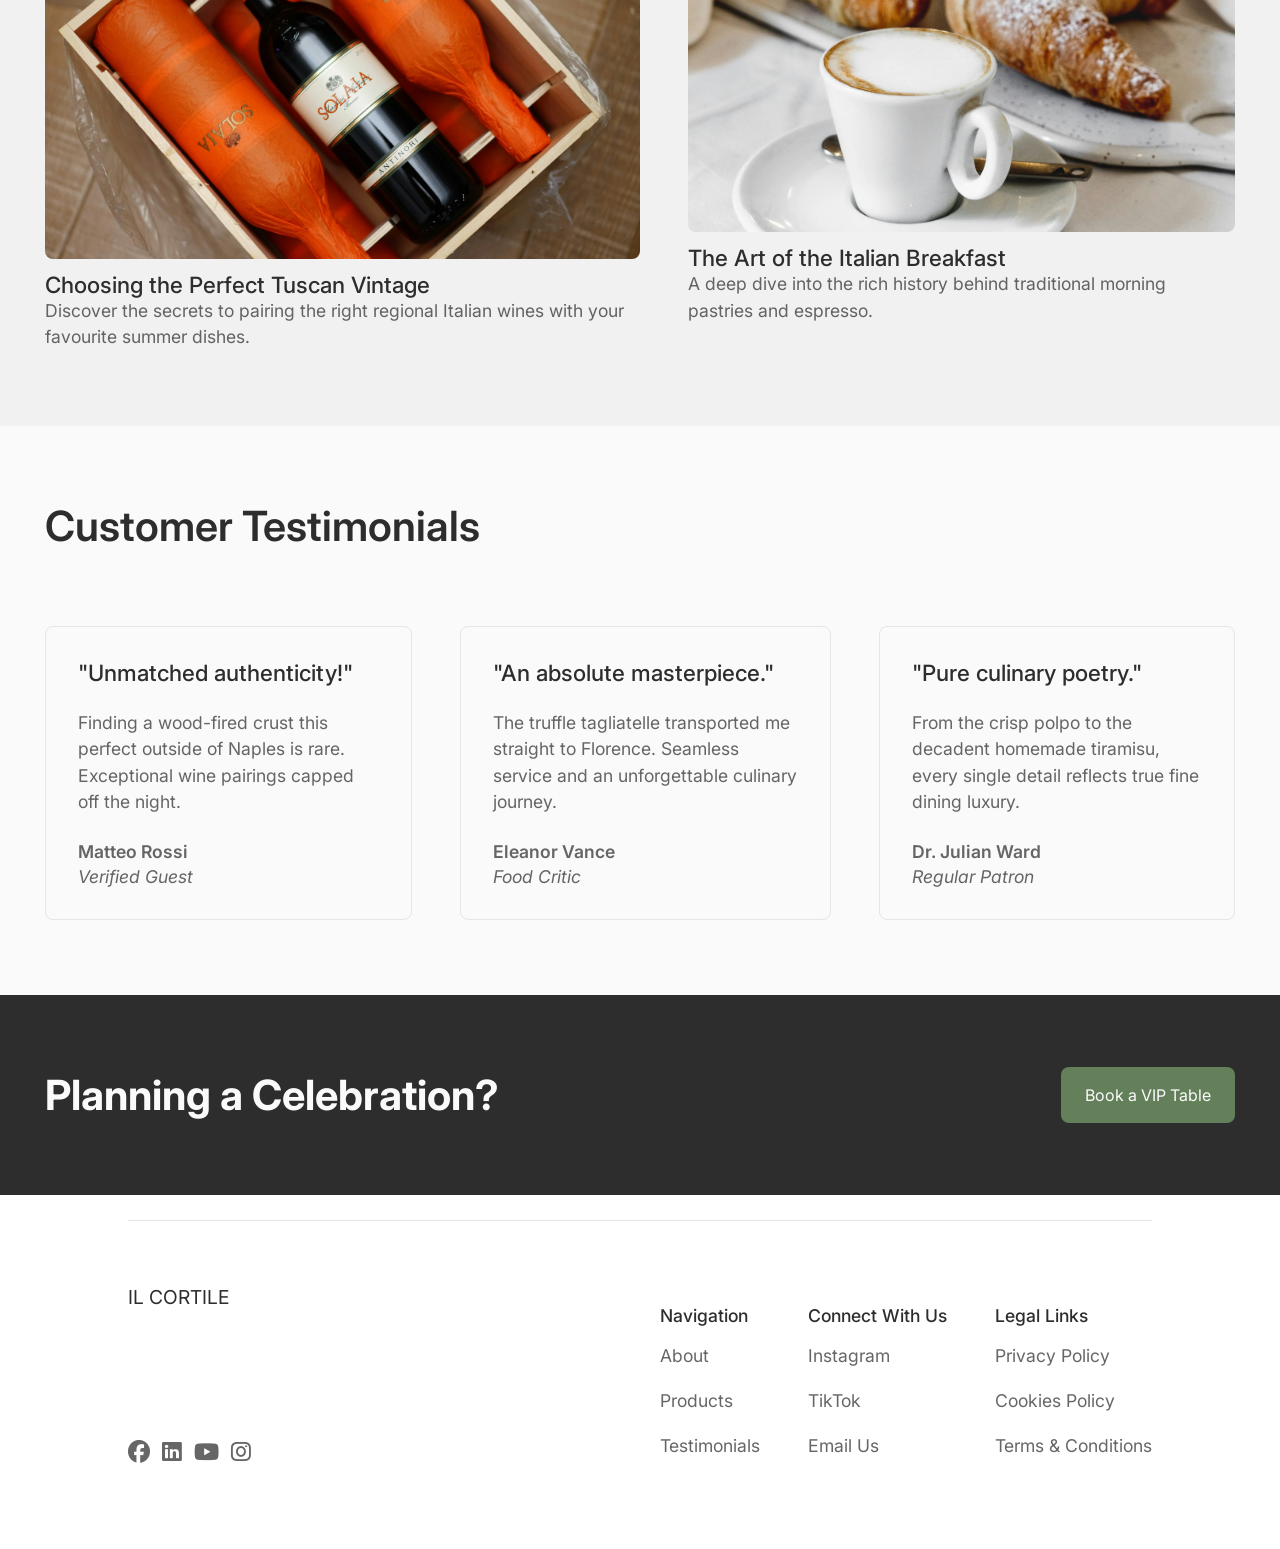
==== commit f49488c1: "Media queries 1" ====
--- a/index.html
+++ b/index.html
@@ -97,11 +97,12 @@
                             <h3>Curated Wine List</h3>
                             <p>Every single vintage is hand-selected to pair beautifully with our dinner menu.</p>
                         </div>
-                        <a class="btn-primary" href="">Explore the Menu</a>
+                        <a class="btn-primary first-btn" href="">Explore the Menu</a>
                     </div>
                     <div class="reason-image">
                         <img src="assets/whywork.webp">
                     </div>
+                    <a class="btn-primary second-btn" href="">Explore the Menu</a>
                 </div>
             </div>
         </section>
--- a/css/styles.css
+++ b/css/styles.css
@@ -165,6 +165,14 @@
     padding-bottom: 50px;
 }
 
+#favourites .row-container {
+    display: grid;
+    grid-template-columns: repeat(3, 1fr);
+    align-items: start;
+    gap: 48px;
+    width: 100%;
+}
+
 .fav-item {
     display: flex;
     flex-direction: column;
@@ -172,6 +180,7 @@
     text-align: left;
 
     transition: transform 0.3s ease;
+    min-width: 0;
     max-width: 480px;
     gap: 12px;
 }
@@ -199,7 +208,7 @@
 }
 
 #reasons .reason-list {
-    max-width: 50%;
+    max-width: 45%;
 
     display: flex;
     flex-direction: column;
@@ -208,11 +217,6 @@
 }
 
 #reasons .reason-image img {
-  position: absolute;
-  top: 50%;
-  right: 0;
-  transform: translateY(-50%);
-  
   max-width: 550px;
   aspect-ratio: 1 / 1;
   object-fit: cover;
@@ -223,10 +227,17 @@
     padding-bottom: 75px;
 }
 
+#articles .row-container {
+    gap: 48px;
+    align-items: flex-start;
+}
+
 .article-item {
     display: flex;
     flex-direction: column;
+    min-width: 0;
     max-width: 725px;
+    margin: 0 auto;
     transition: transform 0.3s ease;
 }
 
@@ -250,9 +261,14 @@
     padding-bottom: 75px;
 }
 
+#reviews .row-container {
+    gap: 48px;
+    align-items: stretch;
+}
+
 #reviews .review-card {
     max-width: 480px;
-    max-height: 311px;
+    max-height: 431px;
     transition: transform 0.3s ease;
 
     border: 1px solid #e6e6e6;
@@ -261,6 +277,7 @@
 
     display: flex;
     flex-direction: column;
+    justify-content: space-between;
     gap: 24px;
 }
 
--- a/css/query.css
+++ b/css/query.css
@@ -1,3 +1,61 @@
+@media (max-width: 1092px) {
+    #reasons .row-container {
+        display: flex;
+        flex-direction: column;
+    }
+    #reasons .reason-list {
+        max-width: 100%;
+        width: 100%;
+        padding-bottom: 75px;
+    }
+    #reasons .reason-image img {
+        aspect-ratio: 2 / 1;
+        max-width: 100%;
+        margin-bottom: 75px;
+    }
+    #reasons .first-btn {
+        display: none;
+    }
+    #reasons .second-btn {
+        display: block;
+    }
+}
+
+@media (max-width: 1024px) {
+    #favourites .row-container {
+        grid-template-columns: repeat(2, 1fr);
+    }
+    .fav-item:last-child {
+        grid-column: 1 / -1;
+        justify-self: center;
+        width: 100%;
+        margin: 0 auto;
+    }
+    #favourites .btn-primary {
+        margin: 75px auto;
+    }
+    #articles .row-container {
+        flex-direction: column;
+        width: 100%;
+        gap: 48px;
+    }
+    section#articles .article-item {
+        max-width: 100%;
+        width: 100%;
+    }
+    #articles .article-item img {
+        width: 100%;
+        max-width: 100%;
+    }
+    #reviews .row-container {
+        flex-direction: column;
+    }
+    #reviews .review-card {
+        width: 100%;
+        max-width: 100%;
+    }
+}
+
 @media (max-width: 910px) {
     .nav-links a {
         display: none;
@@ -23,4 +81,8 @@
     .mobile-only {
         display: block;
     }
+    #favourites .row-container {
+        display: flex;
+        flex-direction: column;
+    }
 }
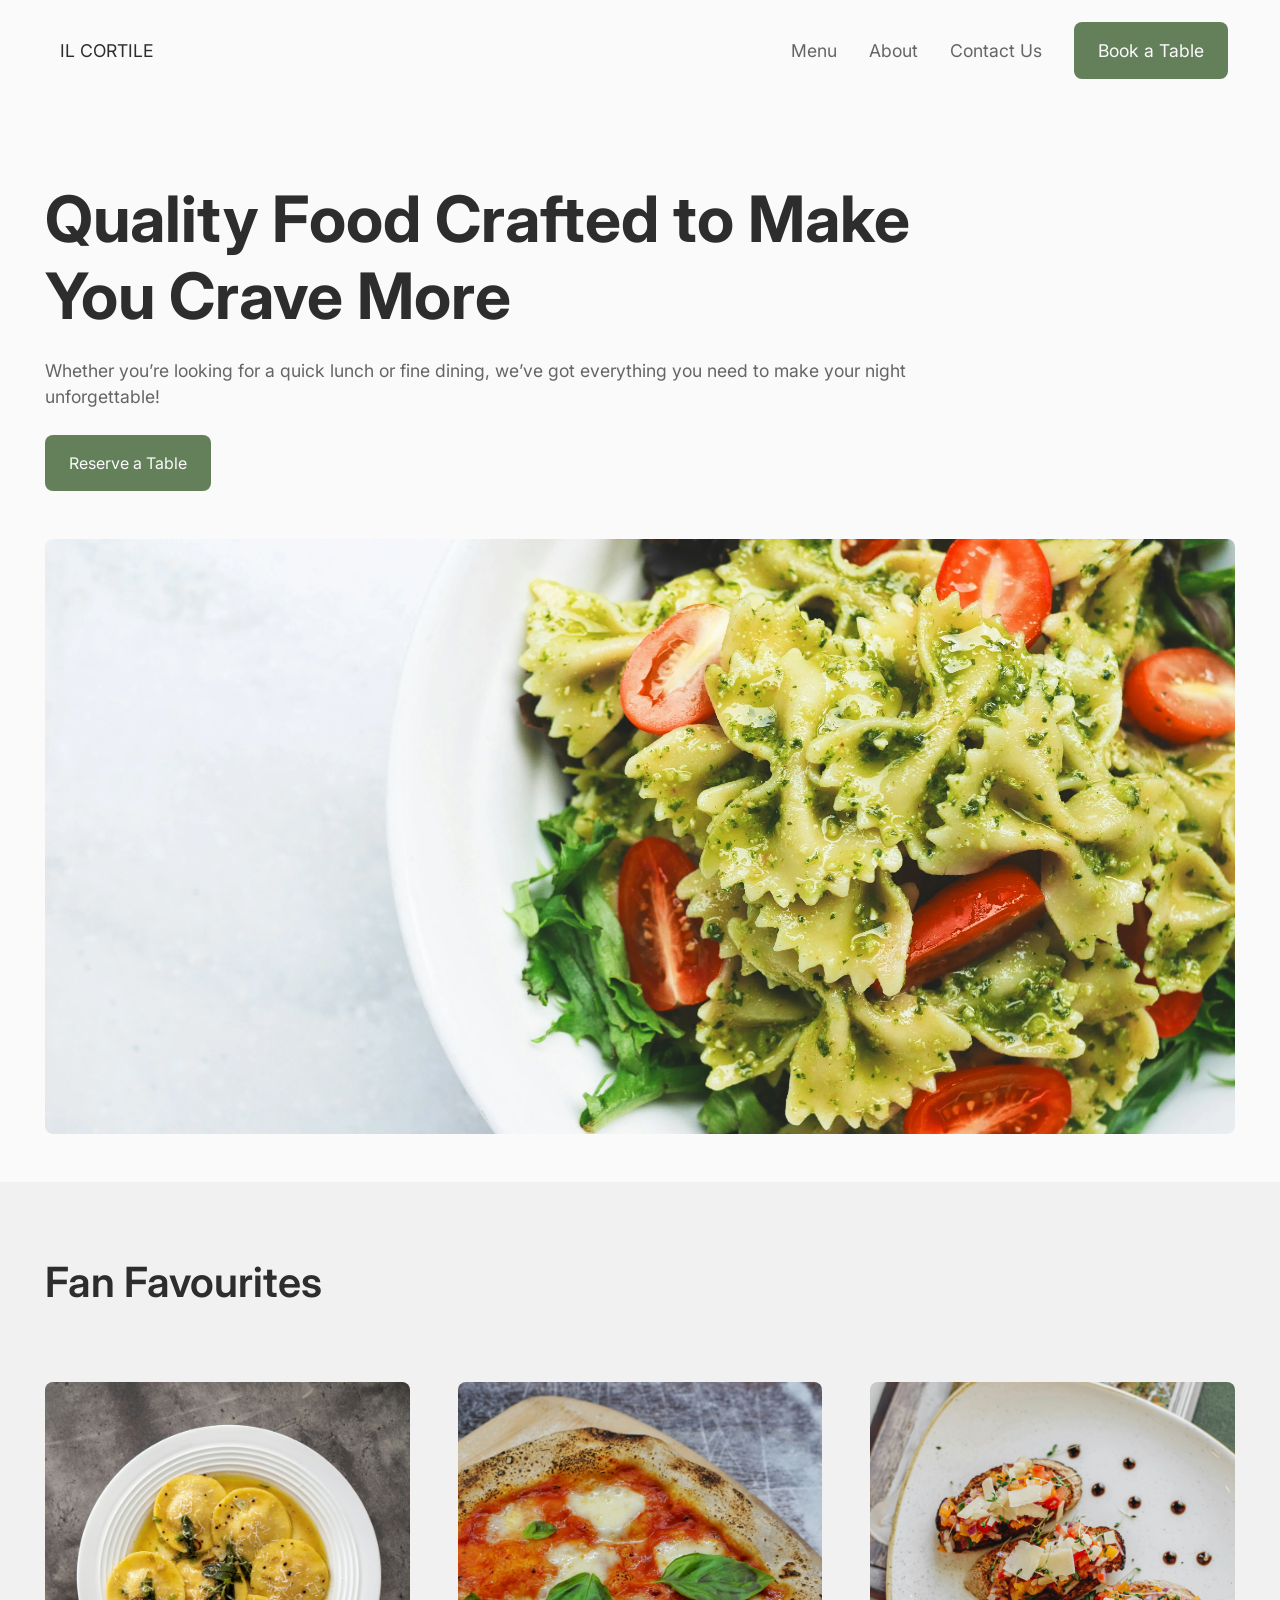
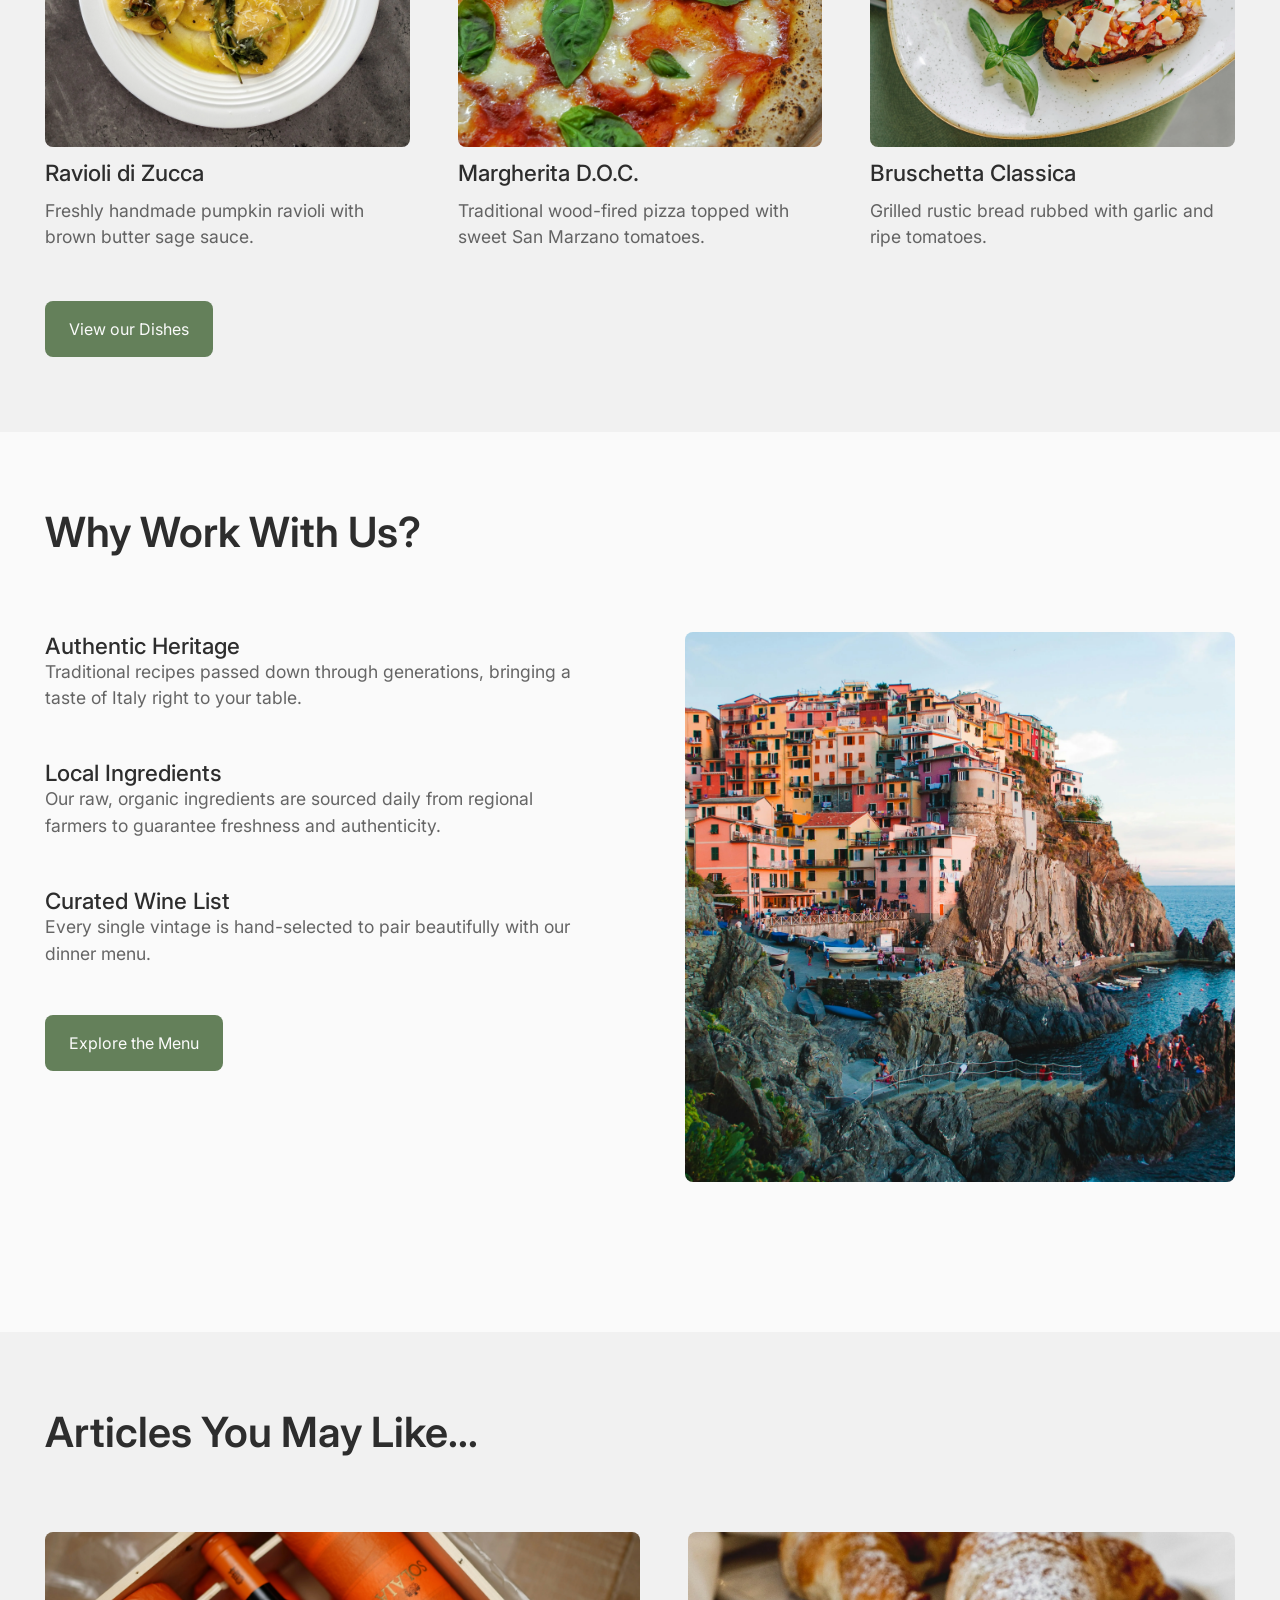
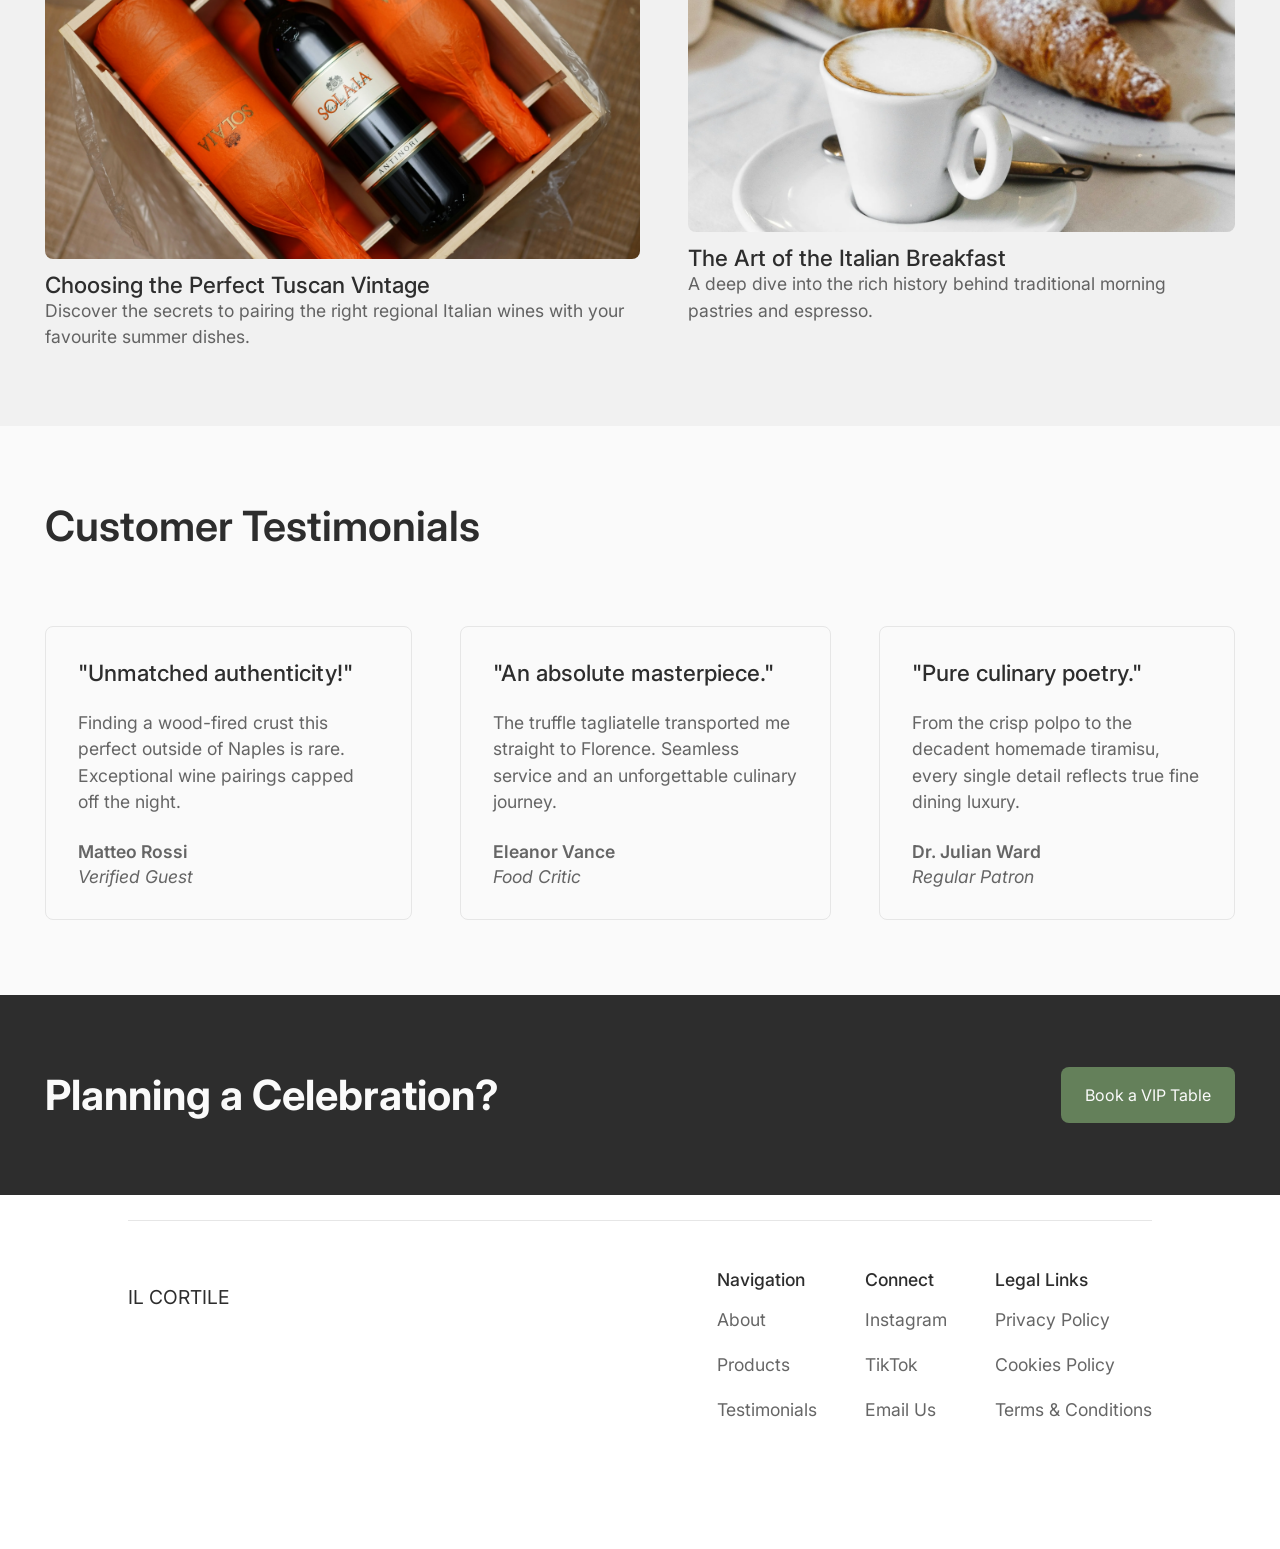
==== commit c868b265: "Media queries 2 (footer layout, celebration section layout)" ====
--- a/index.html
+++ b/index.html
@@ -168,20 +168,6 @@
         <div class="row-container">
             <div class="footer-intro">
                 <h2>Il Cortile</h2>
-                <div class="footer-icons">
-                    <a href="">
-                        <i class="fa-brands fa-facebook"></i>
-                    </a>
-                    <a href="">
-                        <i class="fa-brands fa-linkedin"></i>
-                    </a>
-                    <a href="">
-                        <i class="fa-brands fa-youtube"></i>
-                    </a>
-                    <a href="">
-                        <i class="fa-brands fa-instagram"></i>
-                    </a>
-                </div>
             </div>
             <div class="footer-links">
                 <div class="footer-col">
@@ -193,7 +179,7 @@
                     </ul>
                 </div>
                 <div class="footer-col">
-                    <p>Connect With Us</p>
+                    <p>Connect</p>
                     <ul>
                         <li><a href="">Instagram</a></li>
                         <li><a href="">TikTok</a></li>
@@ -206,6 +192,9 @@
                         <li><a href="">Privacy Policy</a></li>
                         <li><a href="">Cookies Policy</a></li>
                         <li><a href="">Terms & Conditions</a></li>
+                        <li><a class="fiveninetwo" href="">Privacy</a></li>
+                        <li><a class="fiveninetwo" href="">Cookies</a></li>
+                        <li><a class="fiveninetwo" href="">T&Cs</a></li>
                     </ul>
                 </div>
             </div>
--- a/css/styles.css
+++ b/css/styles.css
@@ -17,7 +17,7 @@
 }
 
 ::selection {
-    background-color: var(--header);
+    background-color: var(--green-two);
     color: var(--white);
 }
 
@@ -49,7 +49,7 @@
     font-weight: bold;
     color: var(--header);
     letter-spacing: -2%;
-    max-width: clamp(50%, 60vw, 60%);
+    max-width: clamp(50%, 70vw, 80%);
     margin: 0;
 }
 
@@ -138,7 +138,7 @@
 }
 
 #hero p {
-    max-width: clamp(40%, 60vw, 60%);
+    max-width: clamp(40%, 70vw, 80%);
 }
 
 #hero img {
@@ -439,4 +439,8 @@
 
 .footer-links a:hover {
     color: var(--header);
+}
+
+.fiveninetwo {
+    display: none;
 }
--- a/css/button.css
+++ b/css/button.css
@@ -38,4 +38,8 @@
     width: 100%;
     border: none;
     cursor: pointer;
+}
+
+#reasons .second-btn {
+    display: none;
 }
--- a/css/query.css
+++ b/css/query.css
@@ -19,6 +19,23 @@
     #reasons .second-btn {
         display: block;
     }
+    footer .row-container {
+        flex-direction: column;
+    }
+    footer .footer-intro {
+        padding: 50px 0;
+    }
+    .footer-links {
+        padding-bottom: 20px;
+        gap: 96px;
+    }
+    .footer-intro .footer-icons {
+        display: none;
+    }
+    .footer-icons.last {
+        display: flex;
+        padding-bottom: 50px;
+    }
 }
 
 @media (max-width: 1024px) {
@@ -28,7 +45,8 @@
     .fav-item:last-child {
         grid-column: 1 / -1;
         justify-self: center;
-        width: 100%;
+        width: calc(50% - 12px);
+        max-width: none;
         margin: 0 auto;
     }
     #favourites .btn-primary {
@@ -84,5 +102,43 @@
     #favourites .row-container {
         display: flex;
         flex-direction: column;
+        max-width: 90%;
+    }
+    .fav-item {
+        max-width: none;
+        width: 100%;
+    }
+    .fav-item:last-child {
+        width: 100%;
+    }
+}
+
+@media (max-width: 592px) {
+    #celebration {
+        padding-bottom: 75px;
+    }
+    #celebration .row-container {
+        flex-direction: column;
+    }
+    #celebration .btn-primary {
+        width: 100%;
+        max-width: none;
+        text-align: center;
+    }
+    .footer-links {
+        display: grid;
+        grid-template-columns: repeat(2, 1fr);
+        row-gap: 24px;
+    }
+    .footer-links .footer-col:last-child {
+        grid-column: 1 / -1;
+        margin: 0 auto;
+        justify-self: center;
+    }
+    .fiveninetwo {
+        display: block;
+    }
+    .footer-col:last-child ul li:nth-child(-n+3) {
+        display: none;
     }
 }
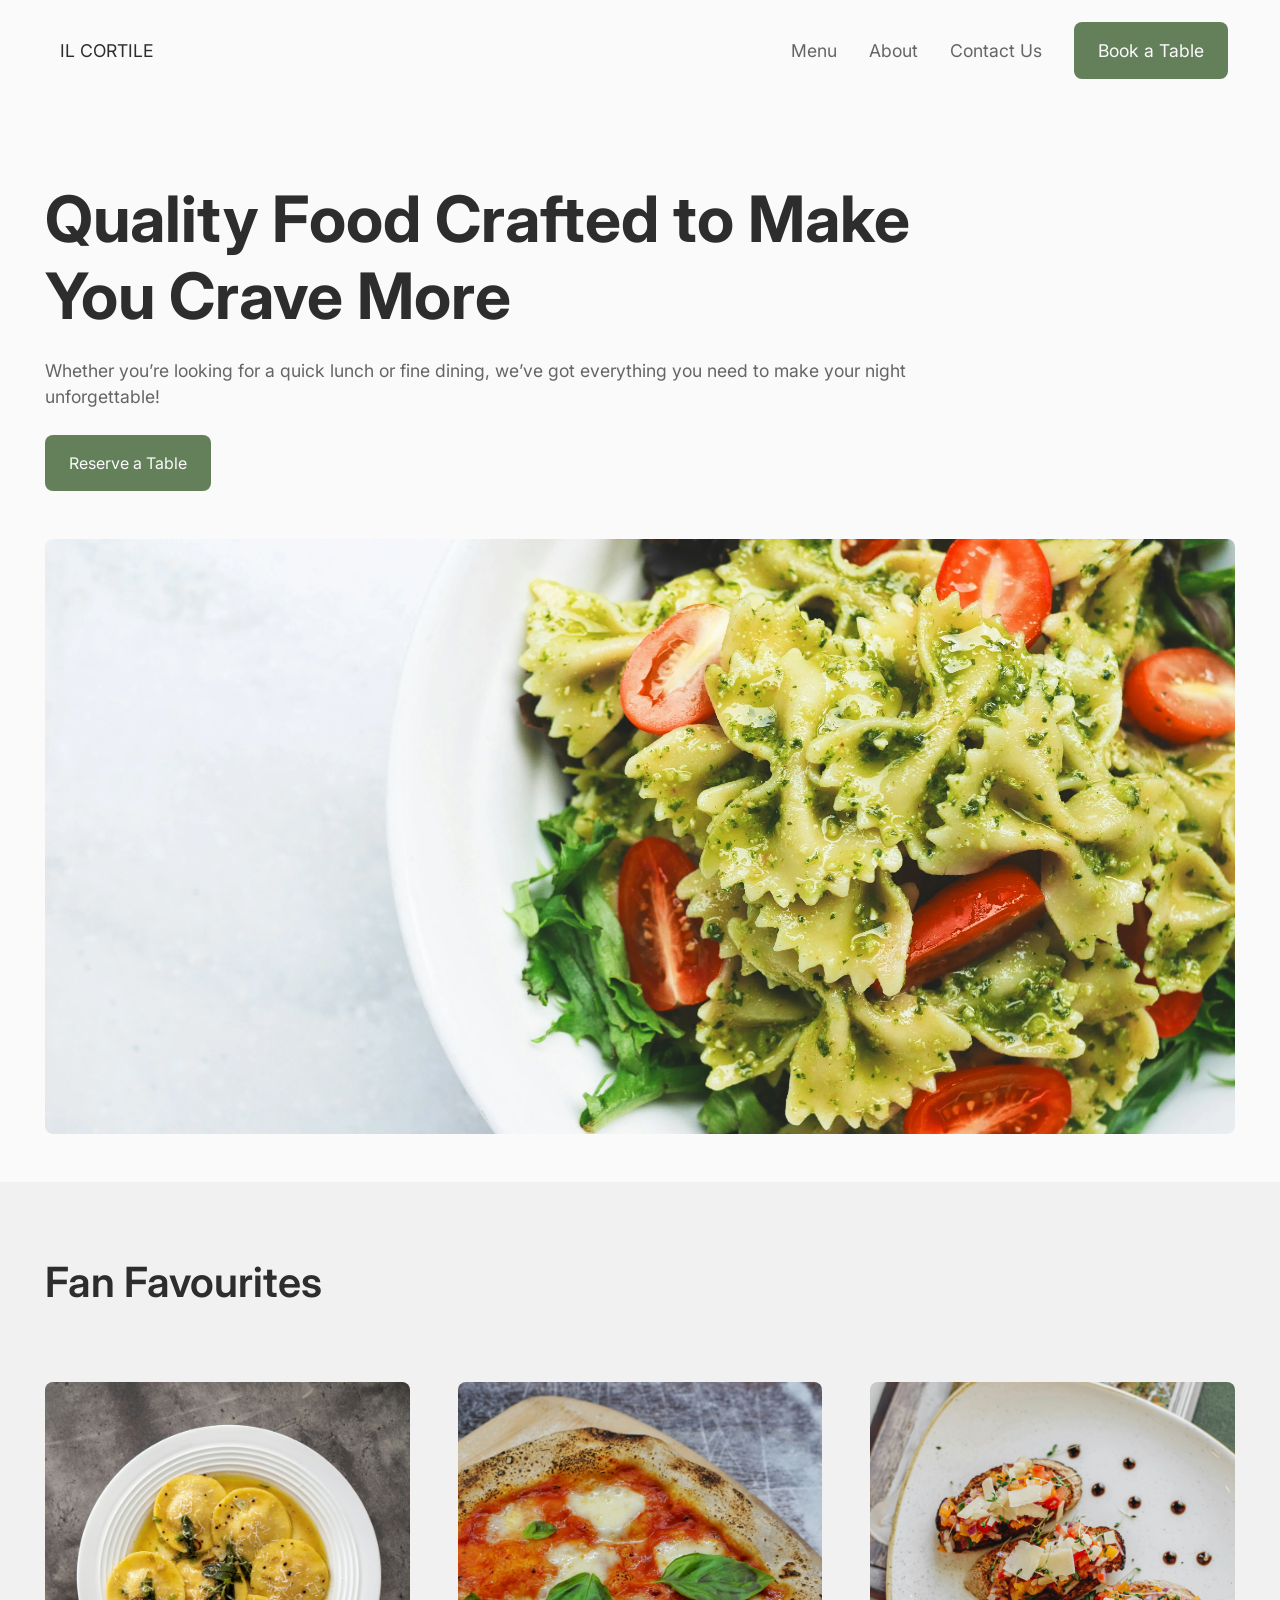
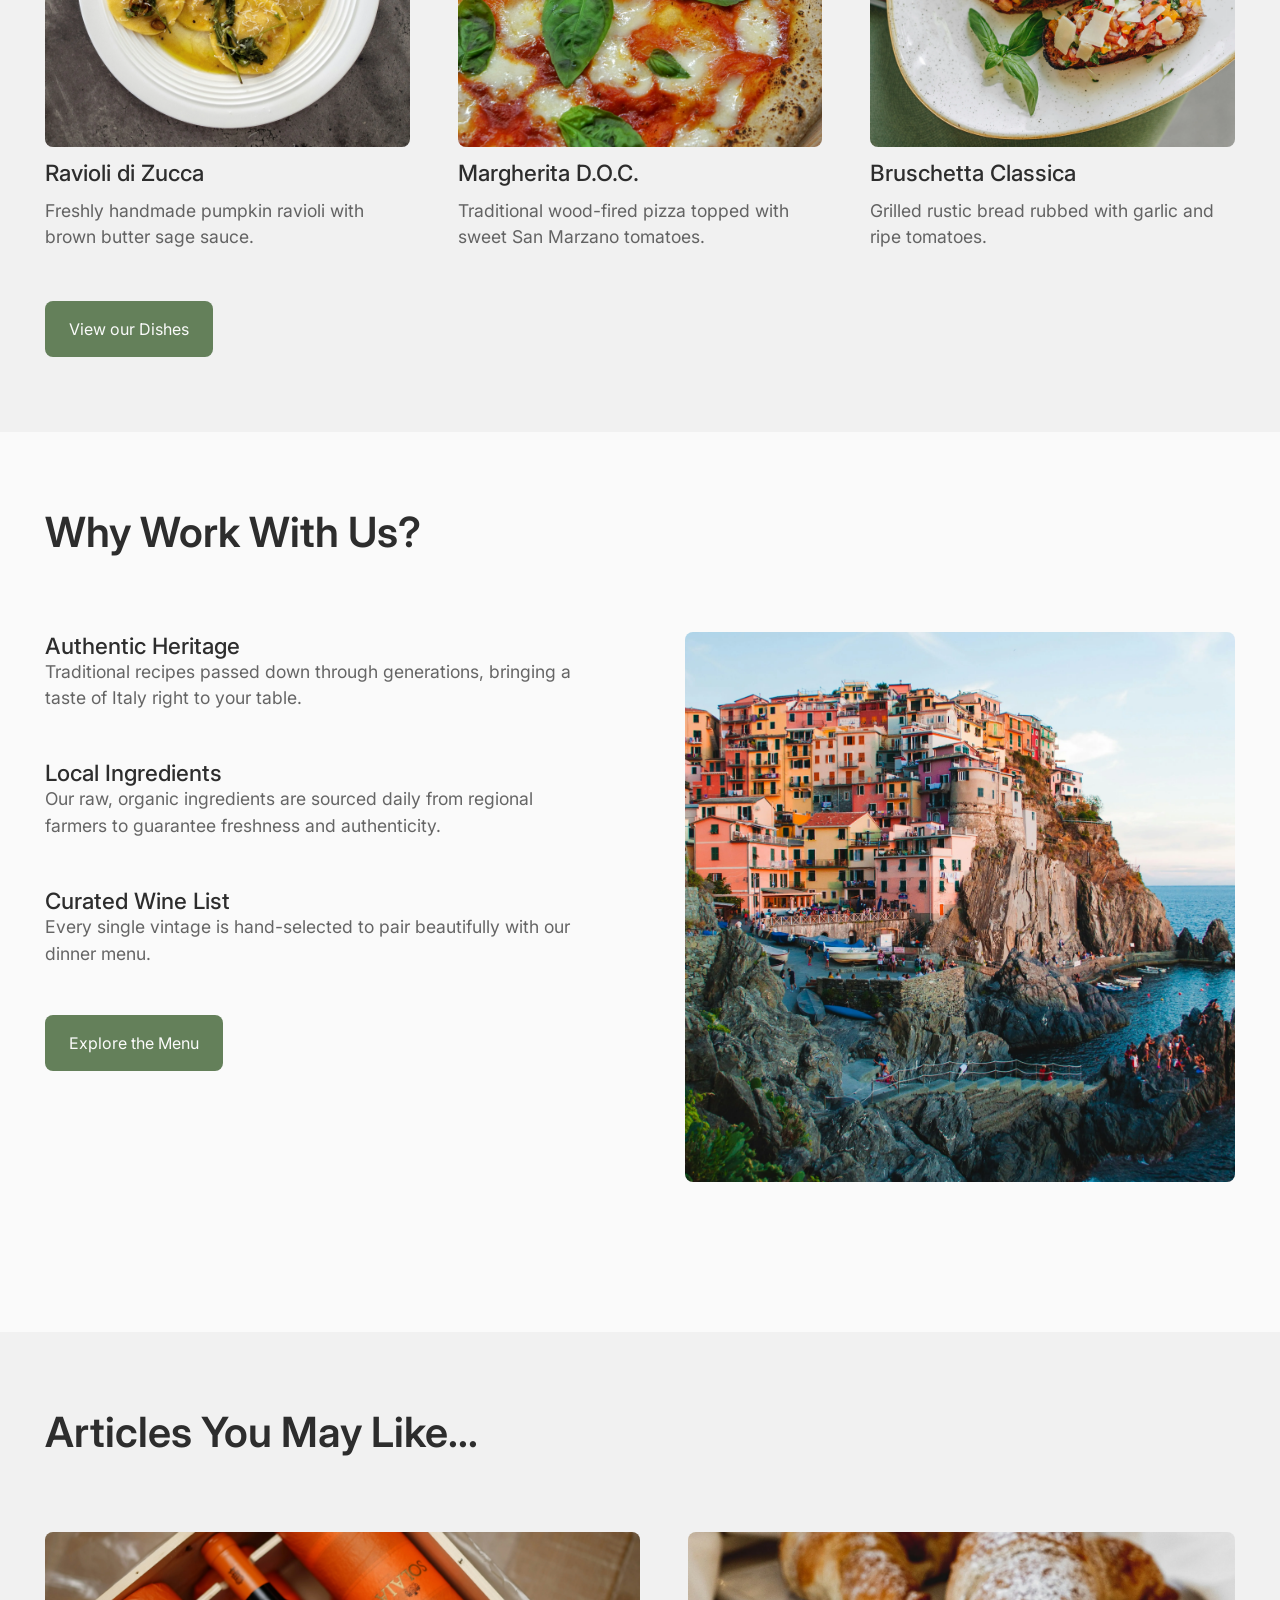
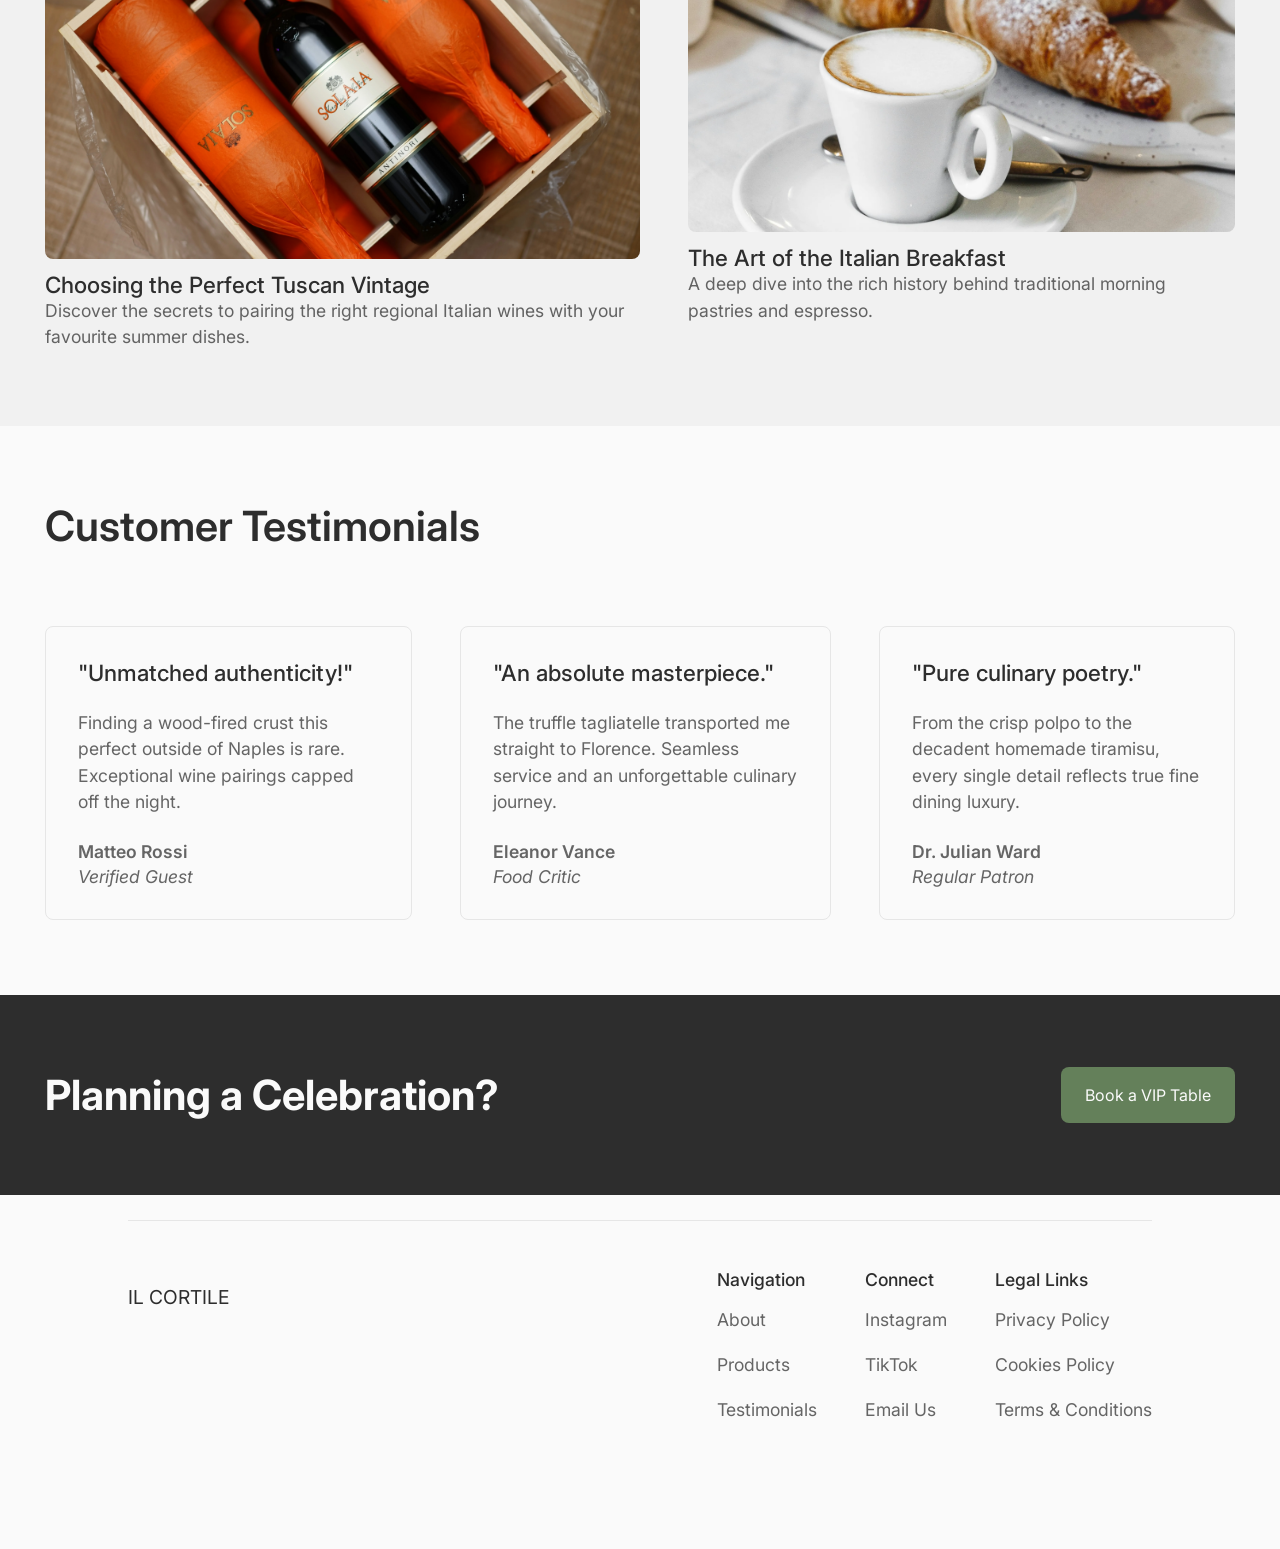
==== commit 7b5bbc3c: "Connect "About" links to about.html" ====
--- a/index.html
+++ b/index.html
@@ -23,7 +23,7 @@
             <div class="sidebar-links">
                 <ul>
                     <li><a href="">Menu</a></li>
-                    <li><a href="#reasons">About</a></li>
+                    <li><a href="about.html">About</a></li>
                     <li><a href="">Contact Us</a></li>
                     <li><a class="btn-primary" href="">Book a Table</a></li>
                 </ul>
@@ -34,7 +34,7 @@
             <a class="nav-logo" href="">Il Cortile</a>
             <ul class="nav-links">
                 <li><a href="">Menu</a></li>
-                <li><a href="#reasons">About</a></li>
+                <li><a href="about.html">About</a></li>
                 <li><a class="nine-ten" href="">Contact Us</a></li>
                 <li><a class="btn-primary" href="">Book a Table</a></li>
                 <li>
@@ -173,7 +173,7 @@
                 <div class="footer-col">
                     <p>Navigation</p>
                     <ul>
-                        <li><a href="">About</a></li>
+                        <li><a href="about.html">About</a></li>
                         <li><a href="">Products</a></li>
                         <li><a href="">Testimonials</a></li>
                     </ul>
@@ -189,12 +189,12 @@
                 <div class="footer-col">
                     <p>Legal Links</p>
                     <ul>
-                        <li><a href="">Privacy Policy</a></li>
-                        <li><a href="">Cookies Policy</a></li>
-                        <li><a href="">Terms & Conditions</a></li>
-                        <li><a class="fiveninetwo" href="">Privacy</a></li>
-                        <li><a class="fiveninetwo" href="">Cookies</a></li>
-                        <li><a class="fiveninetwo" href="">T&Cs</a></li>
+                        <li class="link-long"><a href="">Privacy Policy</a></li>
+                        <li class="link-long"><a href="">Cookies Policy</a></li>
+                        <li class="link-long"><a href="">Terms & Conditions</a></li>
+                        <li><a class="link-short" href="">Privacy</a></li>
+                        <li><a class="link-short" href="">Cookies</a></li>
+                        <li><a class="link-short" href="">T&Cs</a></li>
                     </ul>
                 </div>
             </div>
--- a/css/styles.css
+++ b/css/styles.css
@@ -15,6 +15,8 @@
 body {
     font-family: 'Inter', sans-serif;
 }
+
+/* GLOBAL STYLES */
 
 ::selection {
     background-color: var(--green-two);
@@ -122,6 +124,9 @@
     width: 100%;
 }
 
+/* END OF GLOBAL STYLES */
+/* START OF HERO STYLES */
+
 #hero {
     display: flex;
     flex-direction: column;
@@ -149,17 +154,7 @@
     object-fit: cover;
 }
 
-#article #hero img {
-    object-position: center 75%;
-}
-
-#article #main-caption {
-    margin-bottom: 50px;
-}
-
-#article img[src="assets/ref-three.webp"] {
-    object-position: center 65%;
-}
+/* END OF HERO SECTION STYLES */
 
 #final-text {
     padding-bottom: 50px;
@@ -223,9 +218,90 @@
   border-radius: 8px;
 }
 
+/* START OF #ARTICLE AND ARTICLE.HTML STYLES */
+
 #articles {
     padding-bottom: 75px;
 }
+
+/* ARTICLE.HTML HERO SECTION STYLES, NOT #ARTICLE SECTION ON INDEX.HTML */
+
+    #article #hero img {
+        object-position: center 75%;
+    }
+
+    #article #main-caption {
+        margin-bottom: 50px;
+    }
+
+    #article img[src="assets/ref-three.webp"] {
+        object-position: center 65%;
+    }
+    #article section {
+    background-color: var(--white);
+    }
+
+    .article-body .container {
+        display: flex;
+        flex-direction: column;
+        gap: 48px;
+    }
+
+    #article .article-body p {
+        max-width: 70%;
+        margin: 0 auto;
+    }
+
+    .final-text {
+        padding: 0 0 50px 0;
+    }
+
+    .article-body .row-container {
+        padding: 50px 0;
+    }
+
+    .article-body img {
+        max-width: 49%;
+        border-radius: 8px;
+        aspect-ratio: 2 / 1;
+        object-fit: cover;
+    }
+
+    section#related {
+        background-color: var(--grey);
+        padding-bottom: 75px;
+    }
+
+    .related-item {
+        max-width: 490px;
+        display: flex;
+        flex-direction: column;
+        transition: transform 0.3s ease;
+    }
+
+    .related-item:hover {
+        transform: translateY(-10px);
+    }
+
+    #related img {
+        max-width: 100%;
+        aspect-ratio: 3 / 2;
+        object-fit: cover;
+        border-radius: 8px;
+        margin-bottom: 16px;
+    }
+
+    .related-item h3 {
+        max-width: 80%;
+    }
+
+    #related .related-item:nth-child(2) img {
+        object-position: center 65%;
+    }
+
+    #related .related-item:nth-child(3) img {
+        object-position: center 60%;
+    }
 
 #articles .row-container {
     gap: 48px;
@@ -257,6 +333,8 @@
     object-position: center 75%;
 }
 
+/* END OF ARTICLE CSS */
+
 #reviews {
     padding-bottom: 75px;
 }
@@ -304,73 +382,41 @@
     font-weight: 700;
 }
 
-#article section {
+/* START OF ERROR PAGE (404.HTML) CSS */
+
+#error-page .container {
+    align-items: center;
+}
+
+#error-page #hero .container h1 {
+    max-width: clamp(50%, 30vw, 50%);
+    text-align: center;
+}
+
+#error-page p {
+    max-width: clamp(40%, 45vw, 50%);
+    text-align: center;
+}
+
+#error-page .hero-actions {
+    display: flex;
+    align-items: center;
+    gap: 24px;
+}
+
+#error-page a:first-child {
+    margin: 0;
+}
+
+#error-page a:last-child {
+    font-size: var(--fs-p);
+    color: var(--header);
+}
+
+/* END OF ERROR PAGE (404.HTML) CSS */
+
+footer {
     background-color: var(--white);
-}
-
-.article-body .container {
-    display: flex;
-    flex-direction: column;
-    gap: 48px;
-}
-
-#article .article-body p {
-    max-width: 70%;
-    margin: 0 auto;
-}
-
-.final-text {
-    padding: 0 0 50px 0;
-}
-
-.article-body .row-container {
-    padding: 50px 0;
-}
-
-.article-body img {
-    max-width: 49%;
-    border-radius: 8px;
-    aspect-ratio: 2 / 1;
-    object-fit: cover;
-}
-
-section#related {
-    background-color: var(--grey);
-    padding-bottom: 75px;
-}
-
-.related-item {
-    max-width: 490px;
-    display: flex;
-    flex-direction: column;
-    transition: transform 0.3s ease;
-}
-
-.related-item:hover {
-    transform: translateY(-10px);
-}
-
-#related img {
-    max-width: 100%;
-    aspect-ratio: 3 / 2;
-    object-fit: cover;
-    border-radius: 8px;
-    margin-bottom: 16px;
-}
-
-.related-item h3 {
-    max-width: 80%;
-}
-
-#related .related-item:nth-child(2) img {
-    object-position: center 65%;
-}
-
-#related .related-item:nth-child(3) img {
-    object-position: center 60%;
-}
-
-footer {
     height: 354px;
     padding: 25px 0;
 }
@@ -380,6 +426,7 @@
     padding-top: 5px;
     height: 100%;
     max-width: 80%;
+    align-items: center;
 }
 
 .footer-intro {
@@ -396,21 +443,6 @@
     text-transform: uppercase;
 }
 
-.footer-icons {
-    display: flex;
-    gap: 12px;
-}
-
-footer i {
-    font-size: var(--fs-h3);
-    color: var(--text);
-    transition: color 0.3s ease;
-}
-
-footer i:hover {
-    color: var(--green);
-}
-
 .footer-links {
     display: flex;
     align-items: flex-start;
@@ -441,6 +473,8 @@
     color: var(--header);
 }
 
-.fiveninetwo {
+.link-short {
     display: none;
-}+}
+
+/* END OF FOOTER CSS */
--- a/css/query.css
+++ b/css/query.css
@@ -135,10 +135,10 @@
         margin: 0 auto;
         justify-self: center;
     }
-    .fiveninetwo {
+    .link-short {
         display: block;
     }
-    .footer-col:last-child ul li:nth-child(-n+3) {
+    .link-long {
         display: none;
     }
 }
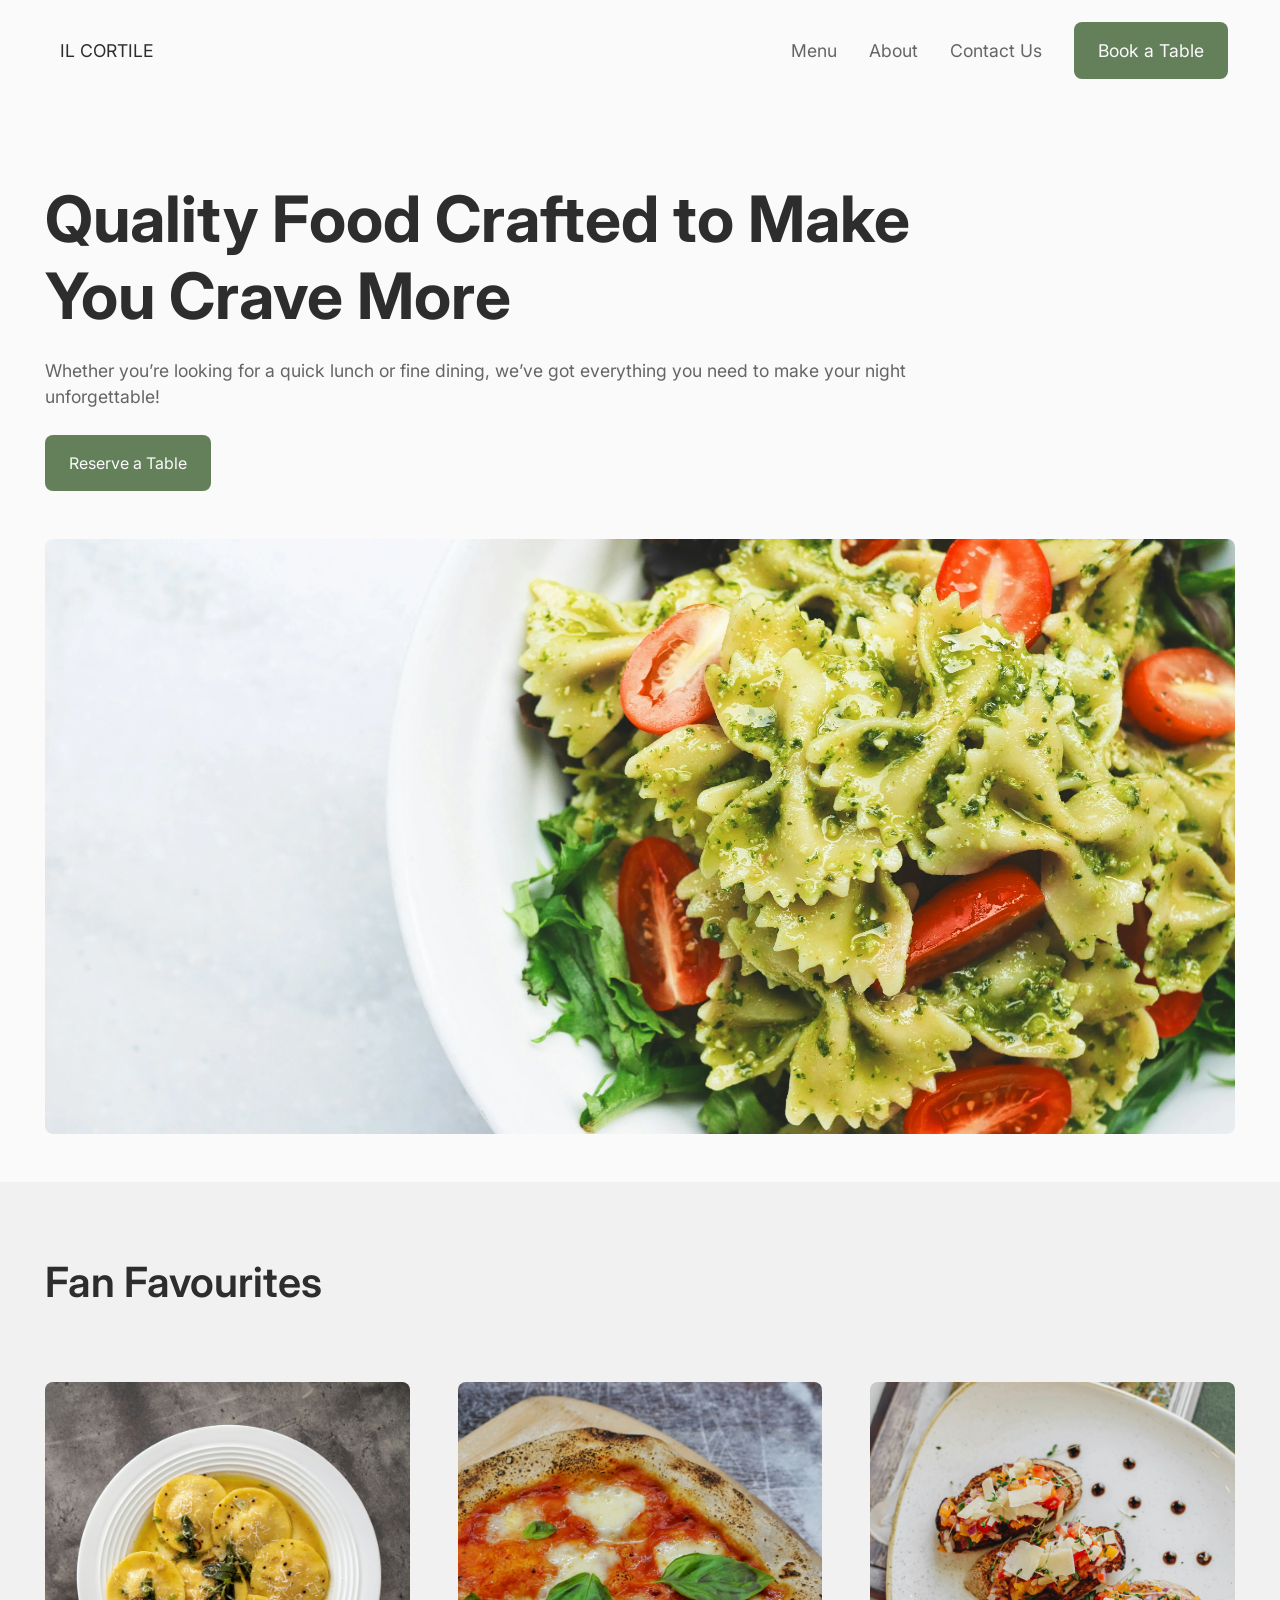
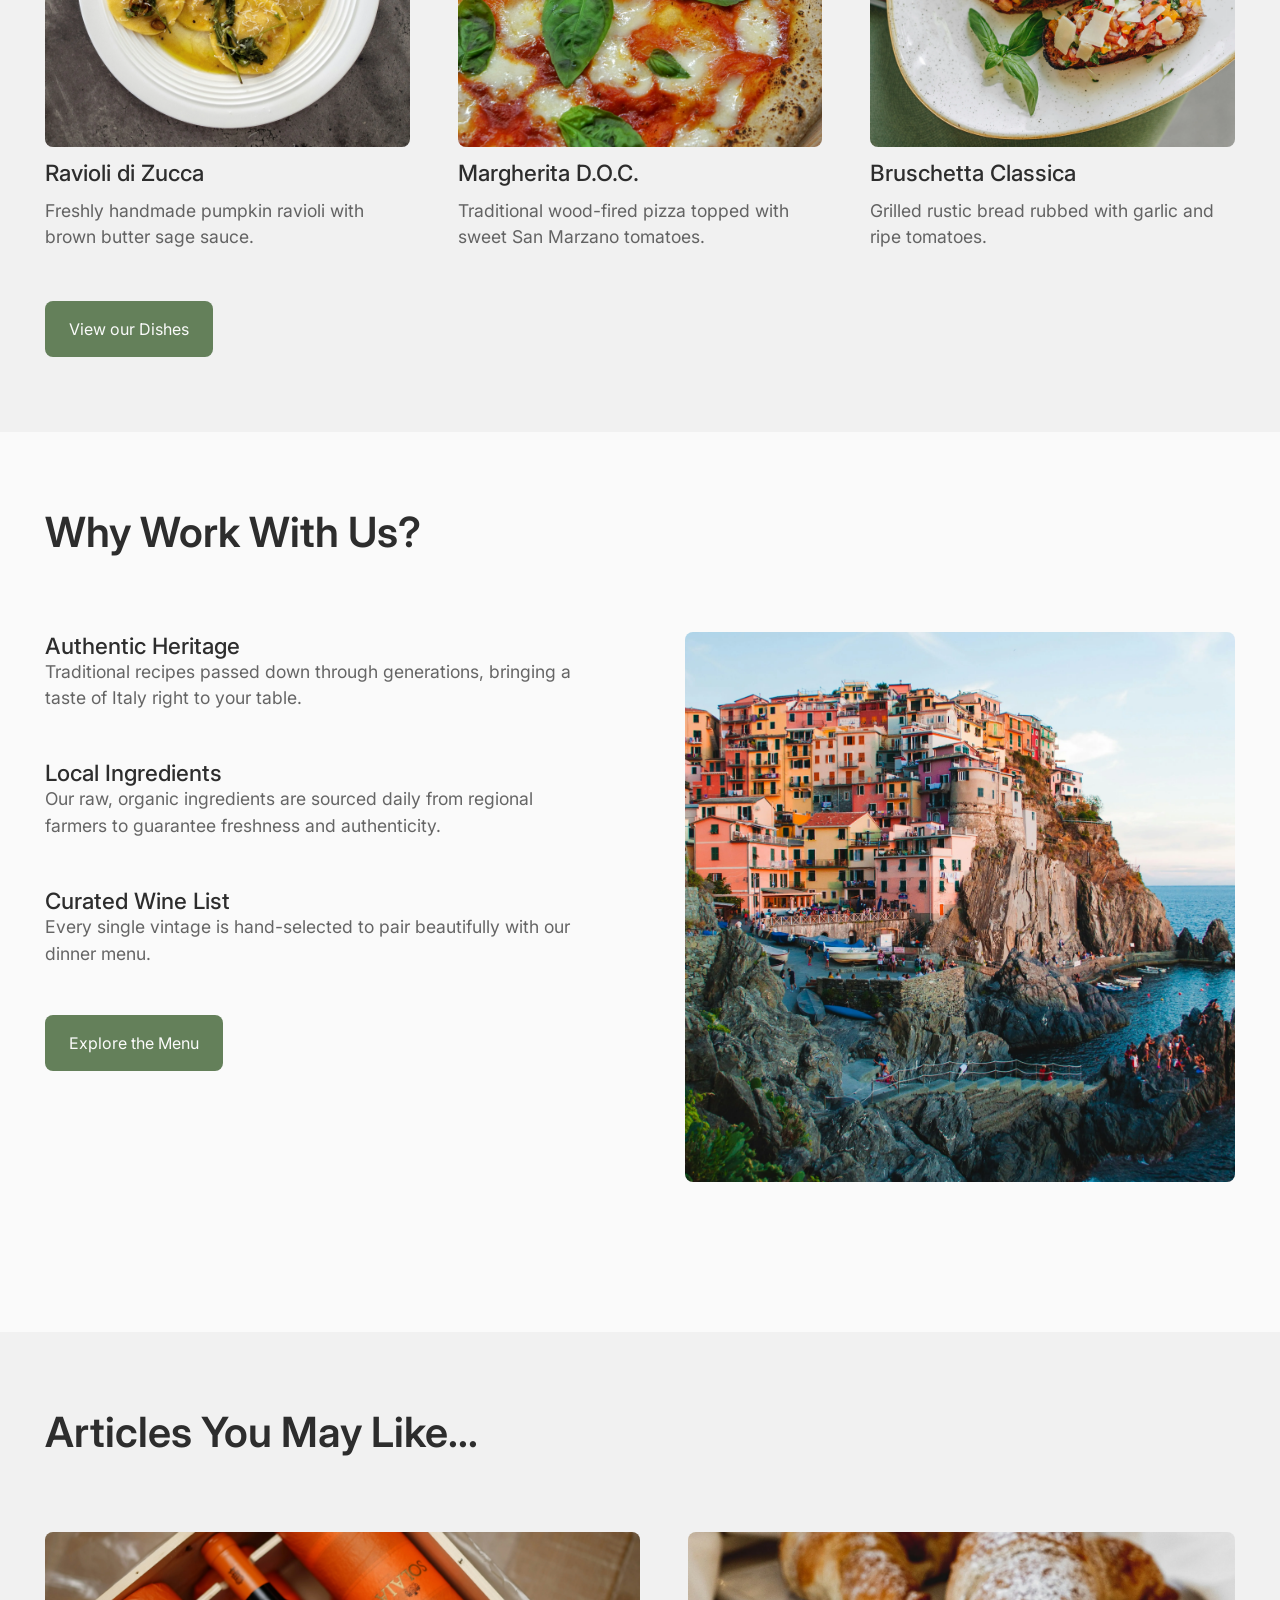
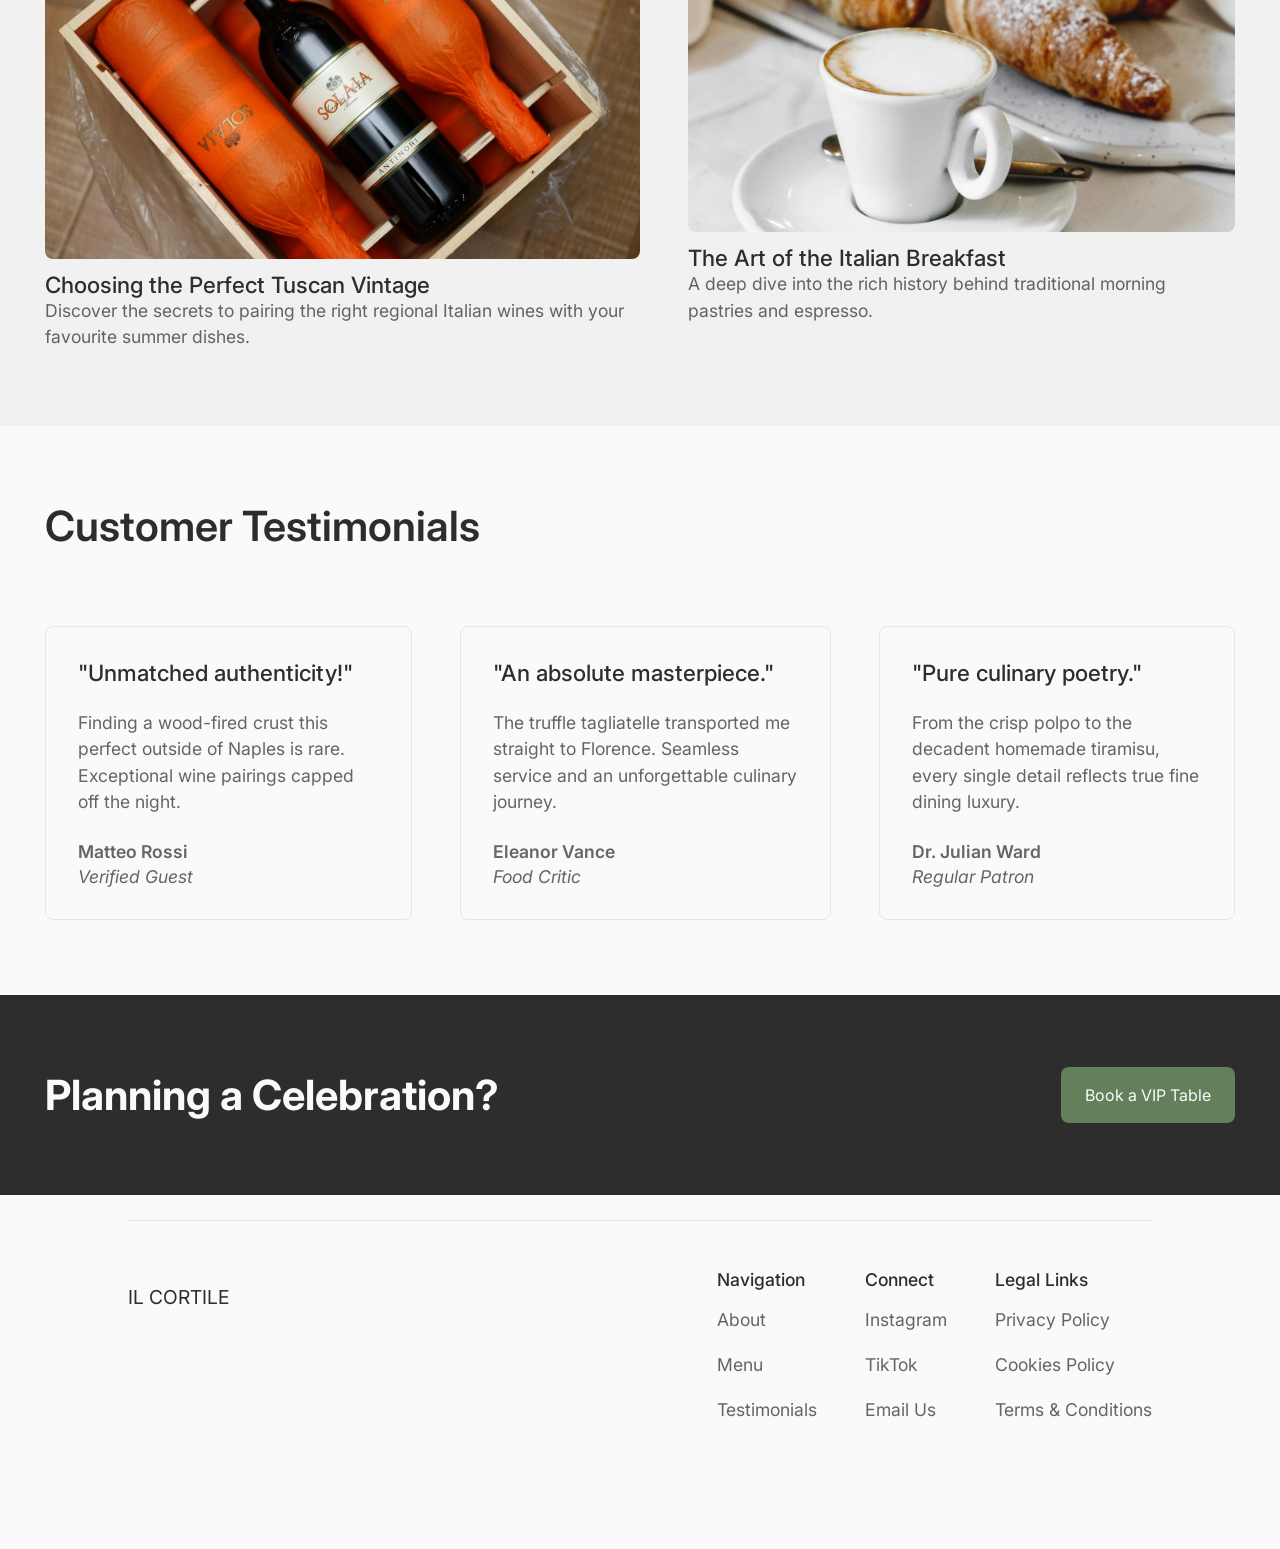
==== commit 4c98baa4: "Update all HTML pages' nav and footer anchor hrefs" ====
--- a/index.html
+++ b/index.html
@@ -33,9 +33,9 @@
         <nav>
             <a class="nav-logo" href="">Il Cortile</a>
             <ul class="nav-links">
-                <li><a href="">Menu</a></li>
+                <li><a href="menu.html">Menu</a></li>
                 <li><a href="about.html">About</a></li>
-                <li><a class="nine-ten" href="">Contact Us</a></li>
+                <li><a class="nine-ten" href="about.html#contact">Contact Us</a></li>
                 <li><a class="btn-primary" href="">Book a Table</a></li>
                 <li>
                     <button type="button" id="openbtn" class="openbtn" onclick="openNav()">&#9776;</button>
@@ -174,8 +174,8 @@
                     <p>Navigation</p>
                     <ul>
                         <li><a href="about.html">About</a></li>
-                        <li><a href="">Products</a></li>
-                        <li><a href="">Testimonials</a></li>
+                        <li><a href="menu.html">Menu</a></li>
+                        <li><a href="index.html#reviews">Testimonials</a></li>
                     </ul>
                 </div>
                 <div class="footer-col">
--- a/css/nav.css
+++ b/css/nav.css
@@ -33,6 +33,14 @@
 
 .nav-links a:hover, .sidebar-links a:hover {
     color: var(--header);
+}
+
+#menu-page-nav {
+    z-index: 9999;
+    .nav-links a, .nav-logo {
+        color: #fff;
+        opacity: 85%;
+    }
 }
 
 .openbtn {
--- a/css/button.css
+++ b/css/button.css
@@ -33,7 +33,7 @@
     margin: 50px 0 75px 0;
 }
 
-#hero .add-to-cart-btn {
+#hero .add-to-cart-btn, #about-page form .btn-primary {
     max-width: none;
     width: 100%;
     border: none;
